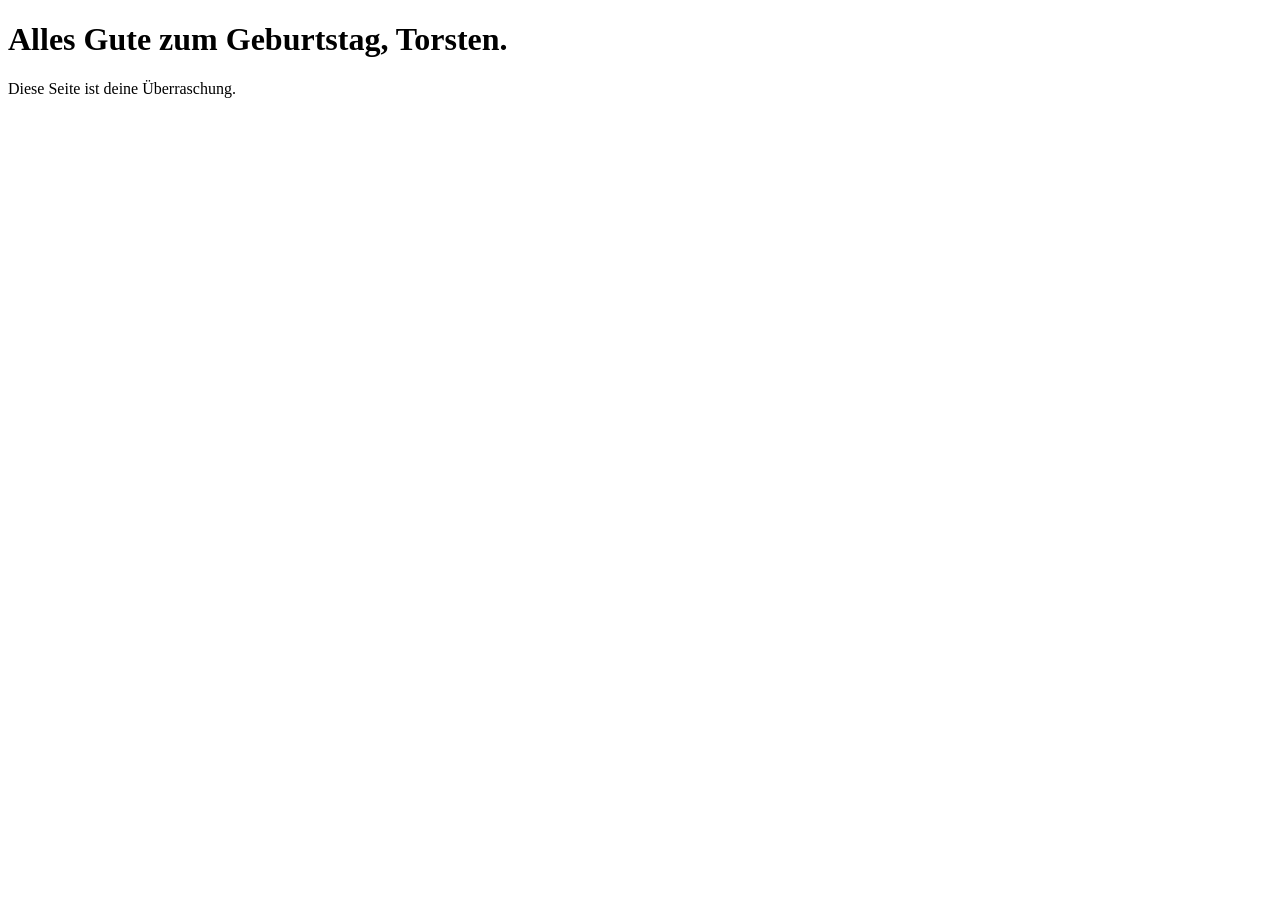
==== index.html @ 2c543630 "Version0.0" ====
<!doctype html>
<html lang="de">
<head>
  <meta charset="utf-8">
  <meta name="viewport" content="width=device-width, initial-scale=1">
  <title>Für Torsten</title>
</head>
<body>
  <h1>Alles Gute zum Geburtstag, Torsten.</h1>
  <p>Diese Seite ist deine Überraschung.</p>
</body>
</html>
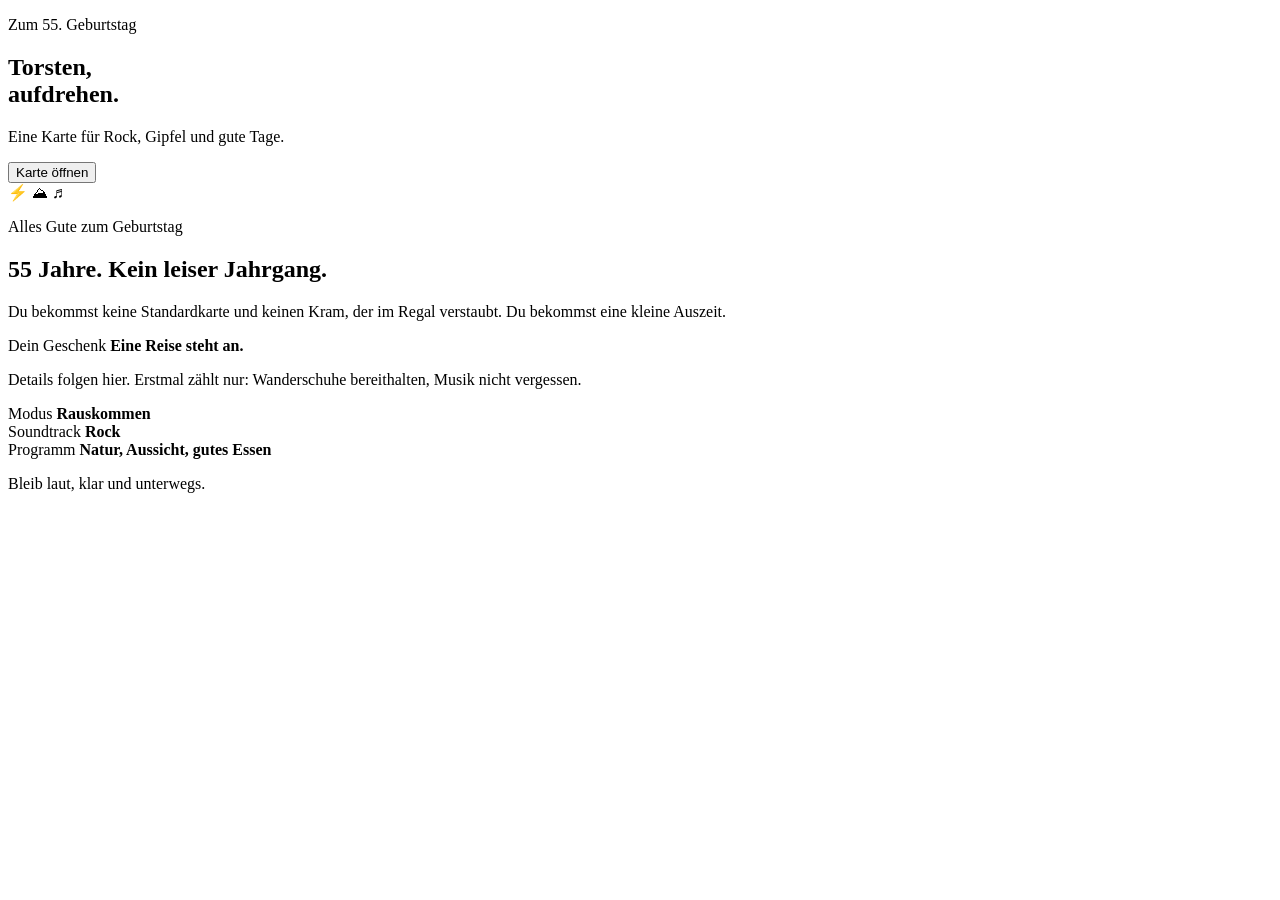
==== commit 19d5b327: "Styles für die Karte" ====
--- a/index.html
+++ b/index.html
@@ -4,9 +4,77 @@
   <meta charset="utf-8">
   <meta name="viewport" content="width=device-width, initial-scale=1">
   <title>Für Torsten</title>
+  <link rel="stylesheet" href="styles.css">
 </head>
 <body>
-  <h1>Alles Gute zum Geburtstag, Torsten.</h1>
-  <p>Diese Seite ist deine Überraschung.</p>
+  <div class="noise"></div>
+
+  <main class="stage">
+    <section class="card" id="card">
+      <div class="card-front">
+        <p class="eyebrow">Zum 55. Geburtstag</p>
+
+        <h1>
+          Torsten,<br>
+          aufdrehen.
+        </h1>
+
+        <p class="subtitle">
+          Eine Karte für Rock, Gipfel und gute Tage.
+        </p>
+
+        <button class="open-button" id="openCard">
+          Karte öffnen
+        </button>
+
+        <div class="icons" aria-hidden="true">
+          <span>⚡</span>
+          <span>⛰</span>
+          <span>♬</span>
+        </div>
+      </div>
+
+      <div class="card-inside">
+        <p class="small">Alles Gute zum Geburtstag</p>
+
+        <h2>55 Jahre. Kein leiser Jahrgang.</h2>
+
+        <p>
+          Du bekommst keine Standardkarte und keinen Kram, der im Regal verstaubt.
+          Du bekommst eine kleine Auszeit.
+        </p>
+
+        <div class="gift-box">
+          <span class="gift-label">Dein Geschenk</span>
+          <strong>Eine Reise steht an.</strong>
+          <p>
+            Details folgen hier. Erstmal zählt nur:
+            Wanderschuhe bereithalten, Musik nicht vergessen.
+          </p>
+        </div>
+
+        <div class="details">
+          <div>
+            <span>Modus</span>
+            <strong>Rauskommen</strong>
+          </div>
+          <div>
+            <span>Soundtrack</span>
+            <strong>Rock</strong>
+          </div>
+          <div>
+            <span>Programm</span>
+            <strong>Natur, Aussicht, gutes Essen</strong>
+          </div>
+        </div>
+
+        <p class="closing">
+          Bleib laut, klar und unterwegs.
+        </p>
+      </div>
+    </section>
+  </main>
+
+  <script src="script.js"></script>
 </body>
-</html>
+</html>
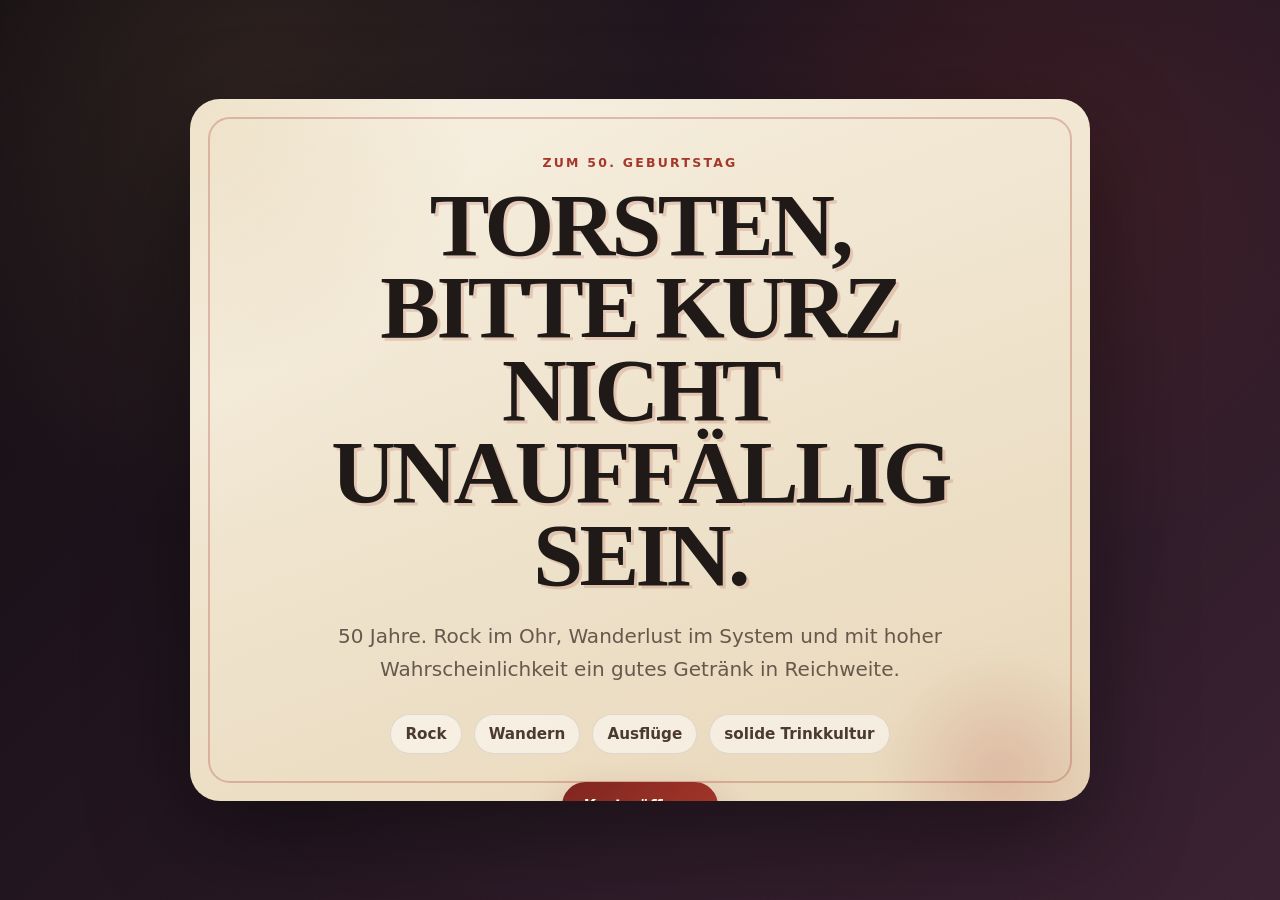
==== commit 4f7f0a5d: "designV0.1" ====
--- a/index.html
+++ b/index.html
@@ -7,70 +7,119 @@
   <link rel="stylesheet" href="styles.css">
 </head>
 <body>
-  <div class="noise"></div>
+  <div class="page-glow"></div>
+  <div class="grain"></div>
 
-  <main class="stage">
-    <section class="card" id="card">
-      <div class="card-front">
-        <p class="eyebrow">Zum 55. Geburtstag</p>
+  <main class="scene">
+    <section class="card-shell">
+      <div class="birthday-card" id="birthdayCard">
 
-        <h1>
-          Torsten,<br>
-          aufdrehen.
-        </h1>
+        <section class="face face-front">
+          <div class="front-inner">
+            <p class="kicker">Zum 50. Geburtstag</p>
 
-        <p class="subtitle">
-          Eine Karte für Rock, Gipfel und gute Tage.
-        </p>
+            <h1>
+              Torsten,<br>
+              bitte kurz<br>
+              nicht unauffällig sein.
+            </h1>
 
-        <button class="open-button" id="openCard">
-          Karte öffnen
-        </button>
+            <p class="lead">
+              50 Jahre. Rock im Ohr, Wanderlust im System und
+              mit hoher Wahrscheinlichkeit ein gutes Getränk in Reichweite.
+            </p>
 
-        <div class="icons" aria-hidden="true">
-          <span>⚡</span>
-          <span>⛰</span>
-          <span>♬</span>
-        </div>
-      </div>
+            <div class="front-tags" aria-hidden="true">
+              <span>Rock</span>
+              <span>Wandern</span>
+              <span>Ausflüge</span>
+              <span>solide Trinkkultur</span>
+            </div>
 
-      <div class="card-inside">
-        <p class="small">Alles Gute zum Geburtstag</p>
+            <button class="button primary" id="openCard">
+              Karte öffnen
+            </button>
 
-        <h2>55 Jahre. Kein leiser Jahrgang.</h2>
+            <p class="small-note">
+              Freundlicher Hinweis: Der Inhalt könnte Spuren von Überraschung enthalten.
+            </p>
+          </div>
+        </section>
 
-        <p>
-          Du bekommst keine Standardkarte und keinen Kram, der im Regal verstaubt.
-          Du bekommst eine kleine Auszeit.
-        </p>
+        <section class="face face-back">
+          <div class="back-top">
+            <div>
+              <p class="file-label">GEHEIMAKTE T-50</p>
+              <h2>Ermittlungsstand zur Geburtstagslage</h2>
+            </div>
 
-        <div class="gift-box">
-          <span class="gift-label">Dein Geschenk</span>
-          <strong>Eine Reise steht an.</strong>
-          <p>
-            Details folgen hier. Erstmal zählt nur:
-            Wanderschuhe bereithalten, Musik nicht vergessen.
+            <button class="button secondary" id="closeCard">
+              zurück
+            </button>
+          </div>
+
+          <p class="mystery-intro reveal">
+            Die Lage ist eindeutig: Es wird nicht einfach nur Geburtstag gefeiert.
+            Es verdichten sich Hinweise auf einen Ausflug mit Substanz, Aussicht
+            und kontrolliertem Kontrollverlust.
           </p>
-        </div>
 
-        <div class="details">
-          <div>
-            <span>Modus</span>
-            <strong>Rauskommen</strong>
+          <div class="clue-grid">
+            <article class="clue reveal">
+              <span class="clue-label">Ausflugsziel</span>
+              <strong>bekannt</strong>
+              <p>Der Zielort ist bereits identifiziert. Die Information wird noch zurückgehalten.</p>
+            </article>
+
+            <article class="clue reveal">
+              <span class="clue-label">Datum</span>
+              <strong>unbekannt</strong>
+              <p>Die Zeitachse bleibt bewusst vage. Verdächtig, aber stilvoll.</p>
+            </article>
+
+            <article class="clue reveal">
+              <span class="clue-label">Teilnehmer</span>
+              <strong>zum Teil bekannt</strong>
+              <p>Einige Namen sind im Umlauf. Vollständige Transparenz wäre derzeit unprofessionell.</p>
+            </article>
+
+            <article class="clue reveal">
+              <span class="clue-label">Übernachtung / Hotel</span>
+              <strong>bekannt</strong>
+              <p>Ein Ort zum Landen ist gesichert. Sauberes Bett, gute Basis, keine weitere Aussage.</p>
+            </article>
+
+            <article class="clue reveal">
+              <span class="clue-label">Abendessen / Restaurant</span>
+              <strong>bekannt</strong>
+              <p>Die Abendverpflegung ist vorgesehen. Hunger ist kein Teil des Konzepts.</p>
+            </article>
+
+            <article class="clue reveal special">
+              <span class="clue-label">Persönlichkeitsprofil</span>
+              <strong>stabil</strong>
+              <p>
+                Mag Rock. Mag Wandern. Mag Ausflüge. Mag gute Abende.
+                Es besteht also akute Reiseeignung.
+              </p>
+            </article>
           </div>
-          <div>
-            <span>Soundtrack</span>
-            <strong>Rock</strong>
+
+          <div class="stamp-wrap reveal">
+            <div class="stamp">TOP SECRET</div>
           </div>
-          <div>
-            <span>Programm</span>
-            <strong>Natur, Aussicht, gutes Essen</strong>
+
+          <div class="back-footer reveal">
+            <p>
+              Weitere Details werden zu gegebener Zeit offengelegt.
+              Vermutlich nicht nüchtern. Aber seriös genug.
+            </p>
+            <p class="signature">
+              Aktennotiz: Wanderschuhe bereithalten. Kehle ebenfalls.
+            </p>
           </div>
-        </div>
+        </section>
 
-        <p class="closing">
-          Bleib laut, klar und unterwegs.
-        </p>
       </div>
     </section>
   </main>
--- a/styles.css
+++ b/styles.css
@@ -0,0 +1,423 @@
+:root {
+  --bg-1: #120d12;
+  --bg-2: #251722;
+  --bg-3: #3b2232;
+
+  --paper: #f6efdf;
+  --paper-2: #e8d7ba;
+  --ink: #1f1a17;
+  --muted: #66584c;
+
+  --gold: #caa25a;
+  --red: #a6372b;
+  --red-dark: #7f261f;
+  --dark-panel: #191317;
+  --dark-panel-2: #241a20;
+  --line: rgba(255,255,255,0.10);
+  --shadow: rgba(0,0,0,0.42);
+
+  --radius: 30px;
+}
+
+* {
+  box-sizing: border-box;
+}
+
+html,
+body {
+  min-height: 100%;
+}
+
+body {
+  margin: 0;
+  color: var(--ink);
+  font-family: system-ui, -apple-system, BlinkMacSystemFont, "Segoe UI", sans-serif;
+  background:
+    radial-gradient(circle at 20% 10%, rgba(202, 162, 90, 0.12), transparent 28rem),
+    radial-gradient(circle at 80% 20%, rgba(166, 55, 43, 0.18), transparent 24rem),
+    linear-gradient(135deg, var(--bg-1), var(--bg-2) 50%, var(--bg-3));
+  overflow-x: hidden;
+}
+
+.page-glow {
+  position: fixed;
+  inset: 0;
+  pointer-events: none;
+  background:
+    radial-gradient(circle at 50% 50%, rgba(255,255,255,0.04), transparent 35rem);
+}
+
+.grain {
+  position: fixed;
+  inset: 0;
+  pointer-events: none;
+  opacity: 0.10;
+  mix-blend-mode: soft-light;
+  background-image:
+    radial-gradient(circle, rgba(255,255,255,0.22) 0.6px, transparent 0.8px);
+  background-size: 8px 8px;
+}
+
+.scene {
+  min-height: 100svh;
+  display: grid;
+  place-items: center;
+  padding: 28px;
+}
+
+.card-shell {
+  width: min(92vw, 900px);
+  perspective: 1800px;
+}
+
+.birthday-card {
+  position: relative;
+  width: 100%;
+  height: min(78vh, 720px);
+  min-height: 620px;
+  transform-style: preserve-3d;
+  transition: transform 1s cubic-bezier(.2,.82,.2,1);
+}
+
+.birthday-card.is-open {
+  transform: rotateY(180deg);
+}
+
+.face {
+  position: absolute;
+  inset: 0;
+  border-radius: var(--radius);
+  backface-visibility: hidden;
+  overflow: hidden;
+  box-shadow:
+    0 35px 100px var(--shadow),
+    inset 0 1px 0 rgba(255,255,255,0.08);
+}
+
+.face-front {
+  background:
+    linear-gradient(145deg, rgba(255,255,255,0.24), transparent 35%),
+    radial-gradient(circle at top left, rgba(202,162,90,0.28), transparent 18rem),
+    linear-gradient(160deg, var(--paper), var(--paper-2));
+}
+
+.face-front::before {
+  content: "";
+  position: absolute;
+  inset: 18px;
+  border: 2px solid rgba(166, 55, 43, 0.28);
+  border-radius: 22px;
+  pointer-events: none;
+}
+
+.face-front::after {
+  content: "";
+  position: absolute;
+  inset: auto -30px -90px auto;
+  width: 240px;
+  height: 240px;
+  border-radius: 50%;
+  background: radial-gradient(circle, rgba(166,55,43,0.18), transparent 70%);
+  filter: blur(10px);
+}
+
+.front-inner {
+  position: relative;
+  z-index: 1;
+  min-height: 100%;
+  display: grid;
+  place-content: center;
+  text-align: center;
+  padding: clamp(28px, 5vw, 56px);
+}
+
+.kicker,
+.file-label {
+  margin: 0 0 14px;
+  text-transform: uppercase;
+  letter-spacing: 0.18em;
+  font-size: 0.78rem;
+  font-weight: 800;
+}
+
+.kicker {
+  color: var(--red);
+}
+
+.face-front h1 {
+  margin: 0;
+  font-family: Georgia, "Times New Roman", serif;
+  font-size: clamp(2.8rem, 7vw, 5.8rem);
+  line-height: 0.92;
+  letter-spacing: -0.04em;
+  text-transform: uppercase;
+  text-shadow: 3px 3px 0 rgba(166, 55, 43, 0.18);
+}
+
+.lead {
+  max-width: 40rem;
+  margin: 24px auto 0;
+  font-size: clamp(1.05rem, 2.2vw, 1.25rem);
+  line-height: 1.65;
+  color: var(--muted);
+}
+
+.front-tags {
+  display: flex;
+  flex-wrap: wrap;
+  justify-content: center;
+  gap: 12px;
+  margin: 28px 0 0;
+}
+
+.front-tags span {
+  padding: 10px 14px;
+  border-radius: 999px;
+  background: rgba(255,255,255,0.5);
+  border: 1px solid rgba(31,26,23,0.10);
+  font-size: 0.95rem;
+  font-weight: 700;
+  color: #4c3a31;
+}
+
+.button {
+  appearance: none;
+  border: 0;
+  cursor: pointer;
+  font: inherit;
+  font-weight: 800;
+  border-radius: 999px;
+  padding: 14px 22px;
+  transition: transform 180ms ease, box-shadow 180ms ease, background 180ms ease;
+}
+
+.button:hover {
+  transform: translateY(-2px);
+}
+
+.button.primary {
+  margin: 28px auto 0;
+  background: linear-gradient(135deg, var(--red-dark), var(--red));
+  color: #fff8f0;
+  box-shadow: 0 18px 36px rgba(127, 38, 31, 0.28);
+}
+
+.button.secondary {
+  background: rgba(255,255,255,0.08);
+  color: #f6eee3;
+  border: 1px solid rgba(255,255,255,0.16);
+}
+
+.small-note {
+  margin: 18px auto 0;
+  max-width: 34rem;
+  color: #6d5d52;
+  font-size: 0.95rem;
+  line-height: 1.55;
+}
+
+.face-back {
+  transform: rotateY(180deg);
+  color: #f6eee3;
+  background:
+    radial-gradient(circle at top right, rgba(202,162,90,0.10), transparent 18rem),
+    linear-gradient(160deg, var(--dark-panel), var(--dark-panel-2));
+  padding: clamp(24px, 4vw, 38px);
+  overflow: auto;
+}
+
+.face-back::before {
+  content: "";
+  position: absolute;
+  inset: 18px;
+  border: 1px solid rgba(255,255,255,0.08);
+  border-radius: 22px;
+  pointer-events: none;
+}
+
+.back-top {
+  position: relative;
+  z-index: 1;
+  display: flex;
+  justify-content: space-between;
+  gap: 16px;
+  align-items: flex-start;
+  margin-bottom: 18px;
+}
+
+.file-label {
+  color: var(--gold);
+}
+
+.face-back h2 {
+  margin: 0;
+  font-family: Georgia, "Times New Roman", serif;
+  font-size: clamp(2rem, 4vw, 3.2rem);
+  line-height: 1;
+}
+
+.mystery-intro {
+  position: relative;
+  z-index: 1;
+  margin: 14px 0 0;
+  max-width: 48rem;
+  color: rgba(246,238,227,0.88);
+  line-height: 1.7;
+  font-size: 1.05rem;
+}
+
+.clue-grid {
+  position: relative;
+  z-index: 1;
+  display: grid;
+  grid-template-columns: repeat(2, minmax(0, 1fr));
+  gap: 14px;
+  margin-top: 24px;
+}
+
+.clue {
+  padding: 18px;
+  border-radius: 20px;
+  border: 1px solid rgba(255,255,255,0.09);
+  background:
+    linear-gradient(180deg, rgba(255,255,255,0.05), rgba(255,255,255,0.03));
+  box-shadow: inset 0 1px 0 rgba(255,255,255,0.05);
+}
+
+.clue.special {
+  grid-column: 1 / -1;
+}
+
+.clue-label {
+  display: block;
+  color: var(--gold);
+  text-transform: uppercase;
+  letter-spacing: 0.14em;
+  font-size: 0.75rem;
+  font-weight: 800;
+  margin-bottom: 8px;
+}
+
+.clue strong {
+  display: block;
+  font-size: 1.35rem;
+  line-height: 1.2;
+  margin-bottom: 10px;
+}
+
+.clue p {
+  margin: 0;
+  color: rgba(246,238,227,0.82);
+  line-height: 1.6;
+}
+
+.stamp-wrap {
+  display: flex;
+  justify-content: flex-end;
+  margin-top: 18px;
+}
+
+.stamp {
+  padding: 10px 16px;
+  border: 2px solid rgba(166, 55, 43, 0.85);
+  color: rgba(166, 55, 43, 0.92);
+  font-weight: 900;
+  letter-spacing: 0.14em;
+  text-transform: uppercase;
+  transform: rotate(-11deg);
+  border-radius: 8px;
+  opacity: 0.9;
+}
+
+.back-footer {
+  margin-top: 18px;
+  padding-top: 16px;
+  border-top: 1px solid var(--line);
+}
+
+.back-footer p {
+  margin: 0;
+  color: rgba(246,238,227,0.88);
+  line-height: 1.65;
+}
+
+.signature {
+  margin-top: 10px !important;
+  color: var(--gold) !important;
+  font-weight: 700;
+}
+
+.reveal {
+  opacity: 0;
+  transform: translateY(12px);
+  transition: opacity 600ms ease, transform 600ms ease;
+}
+
+.birthday-card.is-open .reveal {
+  opacity: 1;
+  transform: translateY(0);
+}
+
+.birthday-card.is-open .reveal:nth-of-type(1) { transition-delay: 120ms; }
+.birthday-card.is-open .reveal:nth-of-type(2) { transition-delay: 220ms; }
+.birthday-card.is-open .reveal:nth-of-type(3) { transition-delay: 320ms; }
+.birthday-card.is-open .reveal:nth-of-type(4) { transition-delay: 420ms; }
+.birthday-card.is-open .reveal:nth-of-type(5) { transition-delay: 520ms; }
+.birthday-card.is-open .reveal:nth-of-type(6) { transition-delay: 620ms; }
+.birthday-card.is-open .reveal:nth-of-type(7) { transition-delay: 720ms; }
+.birthday-card.is-open .reveal:nth-of-type(8) { transition-delay: 820ms; }
+.birthday-card.is-open .reveal:nth-of-type(9) { transition-delay: 920ms; }
+
+@media (max-width: 820px) {
+  .birthday-card {
+    height: auto;
+    min-height: 700px;
+  }
+
+  .face {
+    position: absolute;
+  }
+
+  .clue-grid {
+    grid-template-columns: 1fr;
+  }
+
+  .clue.special {
+    grid-column: auto;
+  }
+
+  .back-top {
+    flex-direction: column;
+    align-items: flex-start;
+  }
+
+  .button.secondary {
+    align-self: flex-start;
+  }
+}
+
+@media (max-width: 560px) {
+  .scene {
+    padding: 16px;
+  }
+
+  .birthday-card {
+    min-height: 760px;
+  }
+
+  .front-inner {
+    padding: 28px 20px;
+  }
+
+  .lead {
+    font-size: 1rem;
+  }
+
+  .front-tags span {
+    font-size: 0.88rem;
+  }
+
+  .face-back {
+    padding: 22px 18px;
+  }
+}
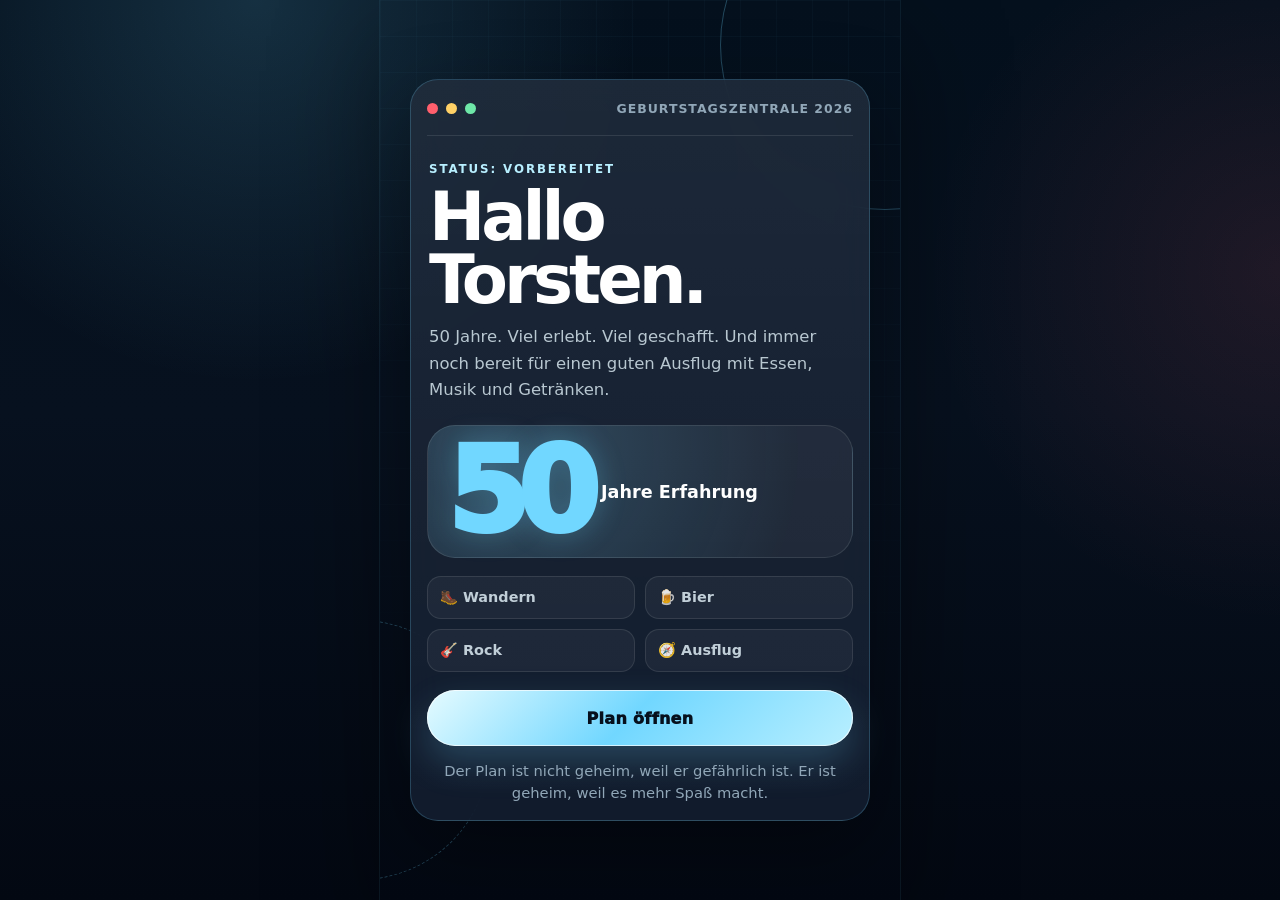
==== commit 24ae1c7e: "Versionen für Karte" ====
--- a/index.html
+++ b/index.html
@@ -3,123 +3,200 @@
 <head>
   <meta charset="utf-8">
   <meta name="viewport" content="width=device-width, initial-scale=1">
-  <title>Für Torsten</title>
+  <title>Torsten 50 – Version 5</title>
+  <meta name="description" content="Eine organisierte und geheimnisvolle Geburtstagskarte für Torsten zum 50.">
   <link rel="stylesheet" href="styles.css">
 </head>
 <body>
-  <div class="page-glow"></div>
-  <div class="grain"></div>
-
-  <main class="scene">
-    <section class="card-shell">
-      <div class="birthday-card" id="birthdayCard">
-
-        <section class="face face-front">
-          <div class="front-inner">
-            <p class="kicker">Zum 50. Geburtstag</p>
-
-            <h1>
-              Torsten,<br>
-              bitte kurz<br>
-              nicht unauffällig sein.
-            </h1>
-
-            <p class="lead">
-              50 Jahre. Rock im Ohr, Wanderlust im System und
-              mit hoher Wahrscheinlichkeit ein gutes Getränk in Reichweite.
+  <main class="app">
+    <section class="intro-screen" id="start" aria-labelledby="title">
+      <div class="scan-grid" aria-hidden="true"></div>
+      <div class="pulse pulse-one" aria-hidden="true"></div>
+      <div class="pulse pulse-two" aria-hidden="true"></div>
+
+      <div class="intro-panel">
+        <div class="system-bar">
+          <span class="dot red"></span>
+          <span class="dot yellow"></span>
+          <span class="dot green"></span>
+          <span class="system-text">Geburtstagszentrale 2026</span>
+        </div>
+
+        <div class="headline-block">
+          <p class="label">Status: vorbereitet</p>
+          <h1 id="title">Hallo Torsten.</h1>
+          <p class="intro-text">
+            50 Jahre. Viel erlebt. Viel geschafft.
+            Und immer noch bereit für einen guten Ausflug mit Essen, Musik und Getränken.
+          </p>
+        </div>
+
+        <div class="main-counter" aria-label="50. Geburtstag">
+          <span class="counter-number">50</span>
+          <span class="counter-text">Jahre Erfahrung</span>
+        </div>
+
+        <div class="quick-info" aria-label="Themen">
+          <span>🥾 Wandern</span>
+          <span>🍺 Bier</span>
+          <span>🎸 Rock</span>
+          <span>🧭 Ausflug</span>
+        </div>
+
+        <button class="primary-button" type="button" data-open>
+          Plan öffnen
+        </button>
+
+        <p class="small-hint">
+          Der Plan ist nicht geheim, weil er gefährlich ist. Er ist geheim, weil es mehr Spaß macht.
+        </p>
+      </div>
+    </section>
+
+    <section class="dashboard" id="dashboard" hidden>
+      <div class="dashboard-inner">
+        <header class="dashboard-header">
+          <p class="label">Torsten 50</p>
+          <h2>Planübersicht</h2>
+          <p>
+            Die wichtigsten Punkte sind vorbereitet.
+            Einiges ist bekannt. Einiges bleibt noch offen.
+            Alles wirkt verdächtig gut organisiert.
+          </p>
+        </header>
+
+        <section class="status-grid" aria-label="Statusübersicht">
+          <article class="status-card confirmed">
+            <span class="status-kicker">Ausflugsziel</span>
+            <strong>bekannt</strong>
+            <p>Das Ziel steht fest. Es wird nur noch nicht komplett verraten.</p>
+          </article>
+
+          <article class="status-card unknown">
+            <span class="status-kicker">Datum</span>
+            <strong>unbekannt</strong>
+            <p>Der Zeitpunkt bleibt noch offen. Das hält den Kalender wach.</p>
+          </article>
+
+          <article class="status-card partial">
+            <span class="status-kicker">Teilnehmer</span>
+            <strong>zum Teil bekannt</strong>
+            <p>Ein Teil der Runde steht fest. Der Rest erscheint später im Bild.</p>
+          </article>
+
+          <article class="status-card confirmed">
+            <span class="status-kicker">Hotel</span>
+            <strong>bekannt</strong>
+            <p>Die Übernachtung ist geregelt. Improvisieren kann man mit 50 anderen überlassen.</p>
+          </article>
+
+          <article class="status-card confirmed">
+            <span class="status-kicker">Restaurant</span>
+            <strong>bekannt</strong>
+            <p>Das Abendessen ist gesichert. Der Tag endet also nicht mit trockenen Brötchen.</p>
+          </article>
+        </section>
+
+        <section class="timeline" aria-label="Ablauf">
+          <div class="timeline-header">
+            <h2>Ablauf, grob entschlüsselt</h2>
+            <p>Keine Uhrzeiten. Keine Panik. Nur die Richtung.</p>
+          </div>
+
+          <div class="timeline-list">
+            <article class="timeline-item">
+              <span class="time-code">01</span>
+              <div>
+                <h3>Start</h3>
+                <p>Wanderschuhe bereithalten. Der Tag beginnt nicht auf dem Sofa.</p>
+              </div>
+            </article>
+
+            <article class="timeline-item">
+              <span class="time-code">02</span>
+              <div>
+                <h3>Ausflug</h3>
+                <p>Ein Ziel ist geplant. Aussicht und Bewegung sind sehr wahrscheinlich.</p>
+              </div>
+            </article>
+
+            <article class="timeline-item">
+              <span class="time-code">03</span>
+              <div>
+                <h3>Pause</h3>
+                <p>Durst nicht übertreiben. Aber auch nicht komplett ignorieren.</p>
+              </div>
+            </article>
+
+            <article class="timeline-item">
+              <span class="time-code">04</span>
+              <div>
+                <h3>Abend</h3>
+                <p>Gutes Essen, gute Runde, kein Pflichtprogramm.</p>
+              </div>
+            </article>
+          </div>
+        </section>
+
+        <section class="control-panel" aria-label="Checkliste">
+          <div class="control-text">
+            <p class="label">Vorbereitungsstand</p>
+            <h2>Was Torsten wissen muss</h2>
+            <p>
+              Nicht alles. Nur genug, um vorbereitet zu sein.
+              Der Rest wird rechtzeitig enthüllt.
             </p>
-
-            <div class="front-tags" aria-hidden="true">
-              <span>Rock</span>
-              <span>Wandern</span>
-              <span>Ausflüge</span>
-              <span>solide Trinkkultur</span>
-            </div>
-
-            <button class="button primary" id="openCard">
-              Karte öffnen
-            </button>
-
-            <p class="small-note">
-              Freundlicher Hinweis: Der Inhalt könnte Spuren von Überraschung enthalten.
-            </p>
-          </div>
-        </section>
-
-        <section class="face face-back">
-          <div class="back-top">
-            <div>
-              <p class="file-label">GEHEIMAKTE T-50</p>
-              <h2>Ermittlungsstand zur Geburtstagslage</h2>
-            </div>
-
-            <button class="button secondary" id="closeCard">
-              zurück
-            </button>
-          </div>
-
-          <p class="mystery-intro reveal">
-            Die Lage ist eindeutig: Es wird nicht einfach nur Geburtstag gefeiert.
-            Es verdichten sich Hinweise auf einen Ausflug mit Substanz, Aussicht
-            und kontrolliertem Kontrollverlust.
-          </p>
-
-          <div class="clue-grid">
-            <article class="clue reveal">
-              <span class="clue-label">Ausflugsziel</span>
-              <strong>bekannt</strong>
-              <p>Der Zielort ist bereits identifiziert. Die Information wird noch zurückgehalten.</p>
-            </article>
-
-            <article class="clue reveal">
-              <span class="clue-label">Datum</span>
-              <strong>unbekannt</strong>
-              <p>Die Zeitachse bleibt bewusst vage. Verdächtig, aber stilvoll.</p>
-            </article>
-
-            <article class="clue reveal">
-              <span class="clue-label">Teilnehmer</span>
-              <strong>zum Teil bekannt</strong>
-              <p>Einige Namen sind im Umlauf. Vollständige Transparenz wäre derzeit unprofessionell.</p>
-            </article>
-
-            <article class="clue reveal">
-              <span class="clue-label">Übernachtung / Hotel</span>
-              <strong>bekannt</strong>
-              <p>Ein Ort zum Landen ist gesichert. Sauberes Bett, gute Basis, keine weitere Aussage.</p>
-            </article>
-
-            <article class="clue reveal">
-              <span class="clue-label">Abendessen / Restaurant</span>
-              <strong>bekannt</strong>
-              <p>Die Abendverpflegung ist vorgesehen. Hunger ist kein Teil des Konzepts.</p>
-            </article>
-
-            <article class="clue reveal special">
-              <span class="clue-label">Persönlichkeitsprofil</span>
-              <strong>stabil</strong>
-              <p>
-                Mag Rock. Mag Wandern. Mag Ausflüge. Mag gute Abende.
-                Es besteht also akute Reiseeignung.
-              </p>
-            </article>
-          </div>
-
-          <div class="stamp-wrap reveal">
-            <div class="stamp">TOP SECRET</div>
-          </div>
-
-          <div class="back-footer reveal">
-            <p>
-              Weitere Details werden zu gegebener Zeit offengelegt.
-              Vermutlich nicht nüchtern. Aber seriös genug.
-            </p>
-            <p class="signature">
-              Aktennotiz: Wanderschuhe bereithalten. Kehle ebenfalls.
-            </p>
-          </div>
-        </section>
-
+          </div>
+
+          <div class="checklist">
+            <label>
+              <input type="checkbox" checked>
+              <span>Gute Laune einplanen</span>
+            </label>
+
+            <label>
+              <input type="checkbox" checked>
+              <span>Schuhe nicht im Keller vergessen</span>
+            </label>
+
+            <label>
+              <input type="checkbox" checked>
+              <span>Rock-Modus aktivieren</span>
+            </label>
+
+            <label>
+              <input type="checkbox" checked>
+              <span>Glas sicher bedienen</span>
+            </label>
+
+            <label>
+              <input type="checkbox">
+              <span>Zu viele Fragen stellen</span>
+            </label>
+          </div>
+        </section>
+
+        <section class="birthday-message" aria-label="Geburtstagsbotschaft">
+          <p class="message-big">
+            50 ist kein Neustart. 50 ist die Version mit besseren Einstellungen.
+          </p>
+          <p>
+            Mehr Erfahrung. Weniger Geduld für schlechte Pläne.
+            Genau deshalb wurde dieser Ausflug ordentlich vorbereitet.
+          </p>
+        </section>
+
+        <section class="final-card" aria-label="Abschluss">
+          <h2>Weitere Informationen folgen.</h2>
+          <p>
+            Bis dahin gilt: Haltung bewahren, Schuhe bereithalten,
+            Durst kontrollieren und den Plan nicht zerreden.
+          </p>
+        </section>
+
+        <button class="secondary-button" type="button" data-back>
+          Zurück zur Begrüßung
+        </button>
       </div>
     </section>
   </main>
--- a/styles.css
+++ b/styles.css
@@ -1,423 +1,581 @@
 :root {
-  --bg-1: #120d12;
-  --bg-2: #251722;
-  --bg-3: #3b2232;
-
-  --paper: #f6efdf;
-  --paper-2: #e8d7ba;
-  --ink: #1f1a17;
-  --muted: #66584c;
-
-  --gold: #caa25a;
-  --red: #a6372b;
-  --red-dark: #7f261f;
-  --dark-panel: #191317;
-  --dark-panel-2: #241a20;
-  --line: rgba(255,255,255,0.10);
-  --shadow: rgba(0,0,0,0.42);
-
-  --radius: 30px;
+  --bg: #07111f;
+  --bg-deep: #030812;
+  --panel: rgba(12, 24, 42, 0.82);
+  --panel-soft: rgba(21, 38, 62, 0.74);
+  --blue: #71d7ff;
+  --blue-soft: #b8efff;
+  --silver: #d8e7ef;
+  --muted: #91a7b8;
+  --red: #ff5f6d;
+  --yellow: #ffd166;
+  --green: #6ee7a8;
+  --line: rgba(113, 215, 255, 0.22);
+  --white-line: rgba(255, 255, 255, 0.1);
+  --shadow: rgba(0, 0, 0, 0.36);
+  --radius-xl: 28px;
+  --radius-lg: 20px;
+  --radius-md: 14px;
+  --max-width: 460px;
 }
 
 * {
   box-sizing: border-box;
 }
 
-html,
-body {
-  min-height: 100%;
+html {
+  scroll-behavior: smooth;
+  background: var(--bg-deep);
 }
 
 body {
   margin: 0;
-  color: var(--ink);
-  font-family: system-ui, -apple-system, BlinkMacSystemFont, "Segoe UI", sans-serif;
+  min-width: 320px;
+  color: var(--silver);
+  font-family: Inter, ui-sans-serif, system-ui, -apple-system, BlinkMacSystemFont, "Segoe UI", sans-serif;
   background:
-    radial-gradient(circle at 20% 10%, rgba(202, 162, 90, 0.12), transparent 28rem),
-    radial-gradient(circle at 80% 20%, rgba(166, 55, 43, 0.18), transparent 24rem),
-    linear-gradient(135deg, var(--bg-1), var(--bg-2) 50%, var(--bg-3));
+    radial-gradient(circle at 20% 0%, rgba(113, 215, 255, 0.16), transparent 24rem),
+    radial-gradient(circle at 100% 30%, rgba(255, 95, 109, 0.1), transparent 22rem),
+    linear-gradient(180deg, #04101d 0%, #07111f 46%, #030812 100%);
   overflow-x: hidden;
 }
 
-.page-glow {
-  position: fixed;
-  inset: 0;
-  pointer-events: none;
-  background:
-    radial-gradient(circle at 50% 50%, rgba(255,255,255,0.04), transparent 35rem);
-}
-
-.grain {
-  position: fixed;
-  inset: 0;
-  pointer-events: none;
-  opacity: 0.10;
-  mix-blend-mode: soft-light;
-  background-image:
-    radial-gradient(circle, rgba(255,255,255,0.22) 0.6px, transparent 0.8px);
-  background-size: 8px 8px;
-}
-
-.scene {
+button {
+  font: inherit;
+}
+
+.app {
+  width: 100%;
+  max-width: 520px;
   min-height: 100svh;
+  margin: 0 auto;
+  position: relative;
+}
+
+.intro-screen {
+  min-height: 100svh;
   display: grid;
   place-items: center;
-  padding: 28px;
-}
-
-.card-shell {
-  width: min(92vw, 900px);
-  perspective: 1800px;
-}
-
-.birthday-card {
+  padding: 26px 16px;
   position: relative;
-  width: 100%;
-  height: min(78vh, 720px);
-  min-height: 620px;
-  transform-style: preserve-3d;
-  transition: transform 1s cubic-bezier(.2,.82,.2,1);
-}
-
-.birthday-card.is-open {
-  transform: rotateY(180deg);
-}
-
-.face {
+  overflow: hidden;
+}
+
+.scan-grid {
   position: absolute;
   inset: 0;
-  border-radius: var(--radius);
-  backface-visibility: hidden;
-  overflow: hidden;
-  box-shadow:
-    0 35px 100px var(--shadow),
-    inset 0 1px 0 rgba(255,255,255,0.08);
-}
-
-.face-front {
-  background:
-    linear-gradient(145deg, rgba(255,255,255,0.24), transparent 35%),
-    radial-gradient(circle at top left, rgba(202,162,90,0.28), transparent 18rem),
-    linear-gradient(160deg, var(--paper), var(--paper-2));
-}
-
-.face-front::before {
+  opacity: 0.2;
+  pointer-events: none;
+  background-image:
+    linear-gradient(rgba(113, 215, 255, 0.16) 1px, transparent 1px),
+    linear-gradient(90deg, rgba(113, 215, 255, 0.14) 1px, transparent 1px);
+  background-size: 36px 36px;
+  mask-image: linear-gradient(to bottom, black, transparent 85%);
+}
+
+.scan-grid::after {
   content: "";
   position: absolute;
-  inset: 18px;
-  border: 2px solid rgba(166, 55, 43, 0.28);
-  border-radius: 22px;
+  left: 0;
+  right: 0;
+  height: 90px;
+  top: -120px;
+  background: linear-gradient(to bottom, transparent, rgba(113, 215, 255, 0.14), transparent);
+  animation: scanner 5.5s linear infinite;
+}
+
+.pulse {
+  position: absolute;
+  border-radius: 999px;
+  border: 1px solid rgba(113, 215, 255, 0.28);
   pointer-events: none;
 }
 
-.face-front::after {
+.pulse-one {
+  width: 330px;
+  height: 330px;
+  top: -120px;
+  right: -150px;
+  animation: pulseMove 9s ease-in-out infinite alternate;
+}
+
+.pulse-two {
+  width: 260px;
+  height: 260px;
+  bottom: 20px;
+  left: -150px;
+  border-style: dashed;
+  animation: pulseMove 11s ease-in-out infinite alternate-reverse;
+}
+
+.intro-panel,
+.dashboard-inner {
+  width: 100%;
+  max-width: var(--max-width);
+  position: relative;
+  z-index: 2;
+}
+
+.intro-panel {
+  padding: 16px;
+  border-radius: var(--radius-xl);
+  background:
+    linear-gradient(180deg, rgba(255,255,255,0.08), rgba(255,255,255,0.03)),
+    var(--panel);
+  border: 1px solid var(--line);
+  box-shadow: 0 28px 80px var(--shadow);
+  backdrop-filter: blur(16px);
+}
+
+.system-bar {
+  min-height: 40px;
+  display: flex;
+  align-items: center;
+  gap: 8px;
+  padding-bottom: 14px;
+  border-bottom: 1px solid var(--white-line);
+}
+
+.dot {
+  width: 11px;
+  height: 11px;
+  border-radius: 999px;
+  display: inline-block;
+}
+
+.red {
+  background: var(--red);
+}
+
+.yellow {
+  background: var(--yellow);
+}
+
+.green {
+  background: var(--green);
+}
+
+.system-text {
+  margin-left: auto;
+  color: var(--muted);
+  font-size: 0.78rem;
+  font-weight: 800;
+  letter-spacing: 0.08em;
+  text-transform: uppercase;
+}
+
+.headline-block {
+  padding: 26px 2px 18px;
+}
+
+.label {
+  margin: 0 0 10px;
+  color: var(--blue-soft);
+  font-size: 0.74rem;
+  font-weight: 900;
+  letter-spacing: 0.16em;
+  text-transform: uppercase;
+}
+
+h1,
+h2,
+h3,
+p {
+  margin-top: 0;
+}
+
+h1 {
+  margin-bottom: 12px;
+  color: #ffffff;
+  font-size: clamp(2.75rem, 12vw, 4.2rem);
+  line-height: 0.94;
+  letter-spacing: -0.06em;
+}
+
+.intro-text {
+  margin-bottom: 0;
+  color: rgba(216, 231, 239, 0.84);
+  font-size: 1.03rem;
+  line-height: 1.6;
+}
+
+.main-counter {
+  display: grid;
+  grid-template-columns: auto 1fr;
+  align-items: center;
+  gap: 14px;
+  margin: 4px 0 18px;
+  padding: 18px;
+  border-radius: var(--radius-xl);
+  background:
+    radial-gradient(circle at 20% 20%, rgba(113, 215, 255, 0.18), transparent 18rem),
+    rgba(255, 255, 255, 0.045);
+  border: 1px solid var(--white-line);
+}
+
+.counter-number {
+  color: var(--blue);
+  font-size: clamp(4.8rem, 24vw, 7.4rem);
+  line-height: 0.8;
+  font-weight: 1000;
+  letter-spacing: -0.1em;
+  text-shadow: 0 0 28px rgba(113, 215, 255, 0.28);
+}
+
+.counter-text {
+  color: #ffffff;
+  font-size: 1.1rem;
+  font-weight: 900;
+  line-height: 1.15;
+}
+
+.quick-info {
+  display: grid;
+  grid-template-columns: 1fr 1fr;
+  gap: 10px;
+}
+
+.quick-info span {
+  padding: 12px;
+  border-radius: var(--radius-md);
+  background: rgba(255, 255, 255, 0.045);
+  border: 1px solid var(--white-line);
+  color: rgba(216, 231, 239, 0.88);
+  font-weight: 800;
+  font-size: 0.9rem;
+}
+
+.primary-button,
+.secondary-button {
+  width: 100%;
+  min-height: 56px;
+  margin-top: 18px;
+  border: 0;
+  border-radius: 999px;
+  cursor: pointer;
+  color: #06101d;
+  background:
+    linear-gradient(135deg, #e5fbff, #71d7ff 48%, #b8efff);
+  box-shadow:
+    0 16px 36px rgba(113, 215, 255, 0.22),
+    inset 0 0 0 1px rgba(255,255,255,0.68);
+  font-weight: 950;
+  letter-spacing: 0.02em;
+  transition: transform 180ms ease, filter 180ms ease;
+}
+
+.primary-button:hover,
+.secondary-button:hover {
+  transform: translateY(-2px);
+  filter: brightness(1.05);
+}
+
+.primary-button:active,
+.secondary-button:active {
+  transform: translateY(1px);
+}
+
+.small-hint {
+  margin: 14px 0 0;
+  color: var(--muted);
+  font-size: 0.92rem;
+  line-height: 1.5;
+  text-align: center;
+}
+
+.dashboard {
+  padding: 22px 16px 46px;
+}
+
+.dashboard-inner {
+  display: grid;
+  gap: 16px;
+  margin: 0 auto;
+}
+
+.dashboard-header {
+  padding: 12px 2px 4px;
+}
+
+.dashboard-header h2 {
+  margin-bottom: 12px;
+  color: #ffffff;
+  font-size: clamp(2.3rem, 10vw, 3.8rem);
+  line-height: 0.95;
+  letter-spacing: -0.055em;
+}
+
+.dashboard-header p {
+  margin-bottom: 0;
+  color: rgba(216, 231, 239, 0.78);
+  line-height: 1.62;
+}
+
+.status-grid {
+  display: grid;
+  gap: 12px;
+}
+
+.status-card,
+.timeline,
+.control-panel,
+.birthday-message,
+.final-card {
+  border-radius: var(--radius-xl);
+  background:
+    linear-gradient(180deg, rgba(255,255,255,0.07), rgba(255,255,255,0.025)),
+    var(--panel);
+  border: 1px solid var(--white-line);
+  box-shadow: 0 20px 56px rgba(0, 0, 0, 0.22);
+  backdrop-filter: blur(12px);
+}
+
+.status-card {
+  position: relative;
+  padding: 16px;
+  overflow: hidden;
+  opacity: 0;
+  transform: translateY(16px);
+  transition: opacity 480ms ease, transform 480ms ease;
+}
+
+.status-card.visible,
+.timeline-item.visible {
+  opacity: 1;
+  transform: translateY(0);
+}
+
+.status-card::before {
   content: "";
   position: absolute;
-  inset: auto -30px -90px auto;
-  width: 240px;
-  height: 240px;
-  border-radius: 50%;
-  background: radial-gradient(circle, rgba(166,55,43,0.18), transparent 70%);
-  filter: blur(10px);
-}
-
-.front-inner {
+  inset: 0 auto 0 0;
+  width: 5px;
+  background: var(--blue);
+}
+
+.status-card.confirmed::before {
+  background: var(--green);
+}
+
+.status-card.unknown::before {
+  background: var(--red);
+}
+
+.status-card.partial::before {
+  background: var(--yellow);
+}
+
+.status-kicker {
+  display: block;
+  margin-bottom: 8px;
+  color: var(--muted);
+  font-size: 0.75rem;
+  font-weight: 900;
+  letter-spacing: 0.13em;
+  text-transform: uppercase;
+}
+
+.status-card strong {
+  display: block;
+  margin-bottom: 8px;
+  color: #ffffff;
+  font-size: 1.35rem;
+  line-height: 1;
+}
+
+.status-card p {
+  margin-bottom: 0;
+  color: rgba(216, 231, 239, 0.76);
+  line-height: 1.52;
+  font-size: 0.96rem;
+}
+
+.timeline {
+  padding: 16px;
+}
+
+.timeline-header {
+  padding-bottom: 14px;
+  border-bottom: 1px solid var(--white-line);
+}
+
+.timeline-header h2,
+.control-text h2,
+.final-card h2 {
+  margin-bottom: 8px;
+  color: #ffffff;
+  font-size: clamp(1.55rem, 6vw, 2.15rem);
+  line-height: 1.08;
+  letter-spacing: -0.035em;
+}
+
+.timeline-header p,
+.control-text p,
+.final-card p {
+  margin-bottom: 0;
+  color: rgba(216, 231, 239, 0.76);
+  line-height: 1.56;
+}
+
+.timeline-list {
   position: relative;
-  z-index: 1;
-  min-height: 100%;
-  display: grid;
-  place-content: center;
+  display: grid;
+  gap: 12px;
+  padding-top: 16px;
+}
+
+.timeline-item {
+  display: grid;
+  grid-template-columns: 48px 1fr;
+  gap: 12px;
+  align-items: start;
+  opacity: 0;
+  transform: translateY(16px);
+  transition: opacity 480ms ease, transform 480ms ease;
+}
+
+.time-code {
+  display: grid;
+  place-items: center;
+  width: 48px;
+  height: 48px;
+  border-radius: 16px;
+  color: #06101d;
+  background: linear-gradient(135deg, #e5fbff, #71d7ff);
+  font-weight: 950;
+}
+
+.timeline-item h3 {
+  margin-bottom: 5px;
+  color: var(--blue-soft);
+  font-size: 1rem;
+}
+
+.timeline-item p {
+  margin-bottom: 0;
+  color: rgba(216, 231, 239, 0.76);
+  line-height: 1.5;
+  font-size: 0.96rem;
+}
+
+.control-panel {
+  padding: 16px;
+}
+
+.control-text {
+  margin-bottom: 14px;
+}
+
+.checklist {
+  display: grid;
+  gap: 10px;
+}
+
+.checklist label {
+  display: grid;
+  grid-template-columns: 24px 1fr;
+  gap: 10px;
+  align-items: center;
+  padding: 12px;
+  border-radius: var(--radius-md);
+  background: rgba(255, 255, 255, 0.045);
+  border: 1px solid var(--white-line);
+  color: rgba(216, 231, 239, 0.84);
+  font-weight: 750;
+}
+
+.checklist input {
+  width: 18px;
+  height: 18px;
+  accent-color: var(--blue);
+}
+
+.birthday-message {
+  padding: 18px;
+}
+
+.message-big {
+  margin-bottom: 12px;
+  color: #ffffff;
+  font-size: clamp(1.5rem, 6vw, 2.1rem);
+  line-height: 1.12;
+  letter-spacing: -0.03em;
+  font-weight: 950;
+}
+
+.birthday-message p:last-child {
+  margin-bottom: 0;
+  color: rgba(216, 231, 239, 0.76);
+  line-height: 1.58;
+}
+
+.final-card {
+  padding: 18px;
   text-align: center;
-  padding: clamp(28px, 5vw, 56px);
-}
-
-.kicker,
-.file-label {
-  margin: 0 0 14px;
-  text-transform: uppercase;
-  letter-spacing: 0.18em;
-  font-size: 0.78rem;
-  font-weight: 800;
-}
-
-.kicker {
-  color: var(--red);
-}
-
-.face-front h1 {
-  margin: 0;
-  font-family: Georgia, "Times New Roman", serif;
-  font-size: clamp(2.8rem, 7vw, 5.8rem);
-  line-height: 0.92;
-  letter-spacing: -0.04em;
-  text-transform: uppercase;
-  text-shadow: 3px 3px 0 rgba(166, 55, 43, 0.18);
-}
-
-.lead {
-  max-width: 40rem;
-  margin: 24px auto 0;
-  font-size: clamp(1.05rem, 2.2vw, 1.25rem);
-  line-height: 1.65;
-  color: var(--muted);
-}
-
-.front-tags {
-  display: flex;
-  flex-wrap: wrap;
-  justify-content: center;
-  gap: 12px;
-  margin: 28px 0 0;
-}
-
-.front-tags span {
-  padding: 10px 14px;
-  border-radius: 999px;
-  background: rgba(255,255,255,0.5);
-  border: 1px solid rgba(31,26,23,0.10);
-  font-size: 0.95rem;
-  font-weight: 700;
-  color: #4c3a31;
-}
-
-.button {
-  appearance: none;
-  border: 0;
-  cursor: pointer;
-  font: inherit;
-  font-weight: 800;
-  border-radius: 999px;
-  padding: 14px 22px;
-  transition: transform 180ms ease, box-shadow 180ms ease, background 180ms ease;
-}
-
-.button:hover {
-  transform: translateY(-2px);
-}
-
-.button.primary {
-  margin: 28px auto 0;
-  background: linear-gradient(135deg, var(--red-dark), var(--red));
-  color: #fff8f0;
-  box-shadow: 0 18px 36px rgba(127, 38, 31, 0.28);
-}
-
-.button.secondary {
-  background: rgba(255,255,255,0.08);
-  color: #f6eee3;
-  border: 1px solid rgba(255,255,255,0.16);
-}
-
-.small-note {
-  margin: 18px auto 0;
-  max-width: 34rem;
-  color: #6d5d52;
-  font-size: 0.95rem;
-  line-height: 1.55;
-}
-
-.face-back {
-  transform: rotateY(180deg);
-  color: #f6eee3;
+}
+
+.secondary-button {
+  margin-top: 0;
   background:
-    radial-gradient(circle at top right, rgba(202,162,90,0.10), transparent 18rem),
-    linear-gradient(160deg, var(--dark-panel), var(--dark-panel-2));
-  padding: clamp(24px, 4vw, 38px);
-  overflow: auto;
-}
-
-.face-back::before {
-  content: "";
-  position: absolute;
-  inset: 18px;
-  border: 1px solid rgba(255,255,255,0.08);
-  border-radius: 22px;
-  pointer-events: none;
-}
-
-.back-top {
-  position: relative;
-  z-index: 1;
-  display: flex;
-  justify-content: space-between;
-  gap: 16px;
-  align-items: flex-start;
-  margin-bottom: 18px;
-}
-
-.file-label {
-  color: var(--gold);
-}
-
-.face-back h2 {
-  margin: 0;
-  font-family: Georgia, "Times New Roman", serif;
-  font-size: clamp(2rem, 4vw, 3.2rem);
-  line-height: 1;
-}
-
-.mystery-intro {
-  position: relative;
-  z-index: 1;
-  margin: 14px 0 0;
-  max-width: 48rem;
-  color: rgba(246,238,227,0.88);
-  line-height: 1.7;
-  font-size: 1.05rem;
-}
-
-.clue-grid {
-  position: relative;
-  z-index: 1;
-  display: grid;
-  grid-template-columns: repeat(2, minmax(0, 1fr));
-  gap: 14px;
-  margin-top: 24px;
-}
-
-.clue {
-  padding: 18px;
-  border-radius: 20px;
-  border: 1px solid rgba(255,255,255,0.09);
-  background:
-    linear-gradient(180deg, rgba(255,255,255,0.05), rgba(255,255,255,0.03));
-  box-shadow: inset 0 1px 0 rgba(255,255,255,0.05);
-}
-
-.clue.special {
-  grid-column: 1 / -1;
-}
-
-.clue-label {
-  display: block;
-  color: var(--gold);
-  text-transform: uppercase;
-  letter-spacing: 0.14em;
-  font-size: 0.75rem;
-  font-weight: 800;
-  margin-bottom: 8px;
-}
-
-.clue strong {
-  display: block;
-  font-size: 1.35rem;
-  line-height: 1.2;
-  margin-bottom: 10px;
-}
-
-.clue p {
-  margin: 0;
-  color: rgba(246,238,227,0.82);
-  line-height: 1.6;
-}
-
-.stamp-wrap {
-  display: flex;
-  justify-content: flex-end;
-  margin-top: 18px;
-}
-
-.stamp {
-  padding: 10px 16px;
-  border: 2px solid rgba(166, 55, 43, 0.85);
-  color: rgba(166, 55, 43, 0.92);
-  font-weight: 900;
-  letter-spacing: 0.14em;
-  text-transform: uppercase;
-  transform: rotate(-11deg);
-  border-radius: 8px;
-  opacity: 0.9;
-}
-
-.back-footer {
-  margin-top: 18px;
-  padding-top: 16px;
-  border-top: 1px solid var(--line);
-}
-
-.back-footer p {
-  margin: 0;
-  color: rgba(246,238,227,0.88);
-  line-height: 1.65;
-}
-
-.signature {
-  margin-top: 10px !important;
-  color: var(--gold) !important;
-  font-weight: 700;
-}
-
-.reveal {
-  opacity: 0;
-  transform: translateY(12px);
-  transition: opacity 600ms ease, transform 600ms ease;
-}
-
-.birthday-card.is-open .reveal {
-  opacity: 1;
-  transform: translateY(0);
-}
-
-.birthday-card.is-open .reveal:nth-of-type(1) { transition-delay: 120ms; }
-.birthday-card.is-open .reveal:nth-of-type(2) { transition-delay: 220ms; }
-.birthday-card.is-open .reveal:nth-of-type(3) { transition-delay: 320ms; }
-.birthday-card.is-open .reveal:nth-of-type(4) { transition-delay: 420ms; }
-.birthday-card.is-open .reveal:nth-of-type(5) { transition-delay: 520ms; }
-.birthday-card.is-open .reveal:nth-of-type(6) { transition-delay: 620ms; }
-.birthday-card.is-open .reveal:nth-of-type(7) { transition-delay: 720ms; }
-.birthday-card.is-open .reveal:nth-of-type(8) { transition-delay: 820ms; }
-.birthday-card.is-open .reveal:nth-of-type(9) { transition-delay: 920ms; }
-
-@media (max-width: 820px) {
-  .birthday-card {
-    height: auto;
-    min-height: 700px;
-  }
-
-  .face {
-    position: absolute;
-  }
-
-  .clue-grid {
-    grid-template-columns: 1fr;
-  }
-
-  .clue.special {
-    grid-column: auto;
-  }
-
-  .back-top {
-    flex-direction: column;
-    align-items: flex-start;
-  }
-
-  .button.secondary {
-    align-self: flex-start;
-  }
-}
-
-@media (max-width: 560px) {
-  .scene {
-    padding: 16px;
-  }
-
-  .birthday-card {
-    min-height: 760px;
-  }
-
-  .front-inner {
-    padding: 28px 20px;
-  }
-
-  .lead {
-    font-size: 1rem;
-  }
-
-  .front-tags span {
-    font-size: 0.88rem;
-  }
-
-  .face-back {
-    padding: 22px 18px;
+    linear-gradient(135deg, rgba(229, 251, 255, 0.95), rgba(113, 215, 255, 0.92));
+}
+
+.is-open .dashboard {
+  animation: dashboardIn 520ms ease both;
+}
+
+@keyframes scanner {
+  from {
+    transform: translateY(0);
+  }
+  to {
+    transform: translateY(125vh);
+  }
+}
+
+@keyframes pulseMove {
+  from {
+    transform: translate3d(0, 0, 0) scale(1);
+  }
+  to {
+    transform: translate3d(14px, 18px, 0) scale(1.08);
+  }
+}
+
+@keyframes dashboardIn {
+  from {
+    opacity: 0;
+    transform: translateY(16px);
+  }
+  to {
+    opacity: 1;
+    transform: translateY(0);
+  }
+}
+
+@media (min-width: 520px) {
+  .app {
+    box-shadow:
+      0 0 0 1px rgba(113, 215, 255, 0.08),
+      0 36px 100px rgba(0, 0, 0, 0.38);
+  }
+
+  .intro-screen,
+  .dashboard {
+    padding-inline: 22px;
+  }
+}
+
+@media (prefers-reduced-motion: reduce) {
+  html {
+    scroll-behavior: auto;
+  }
+
+  *,
+  *::before,
+  *::after {
+    animation-duration: 1ms !important;
+    animation-iteration-count: 1 !important;
+    transition-duration: 1ms !important;
   }
 }
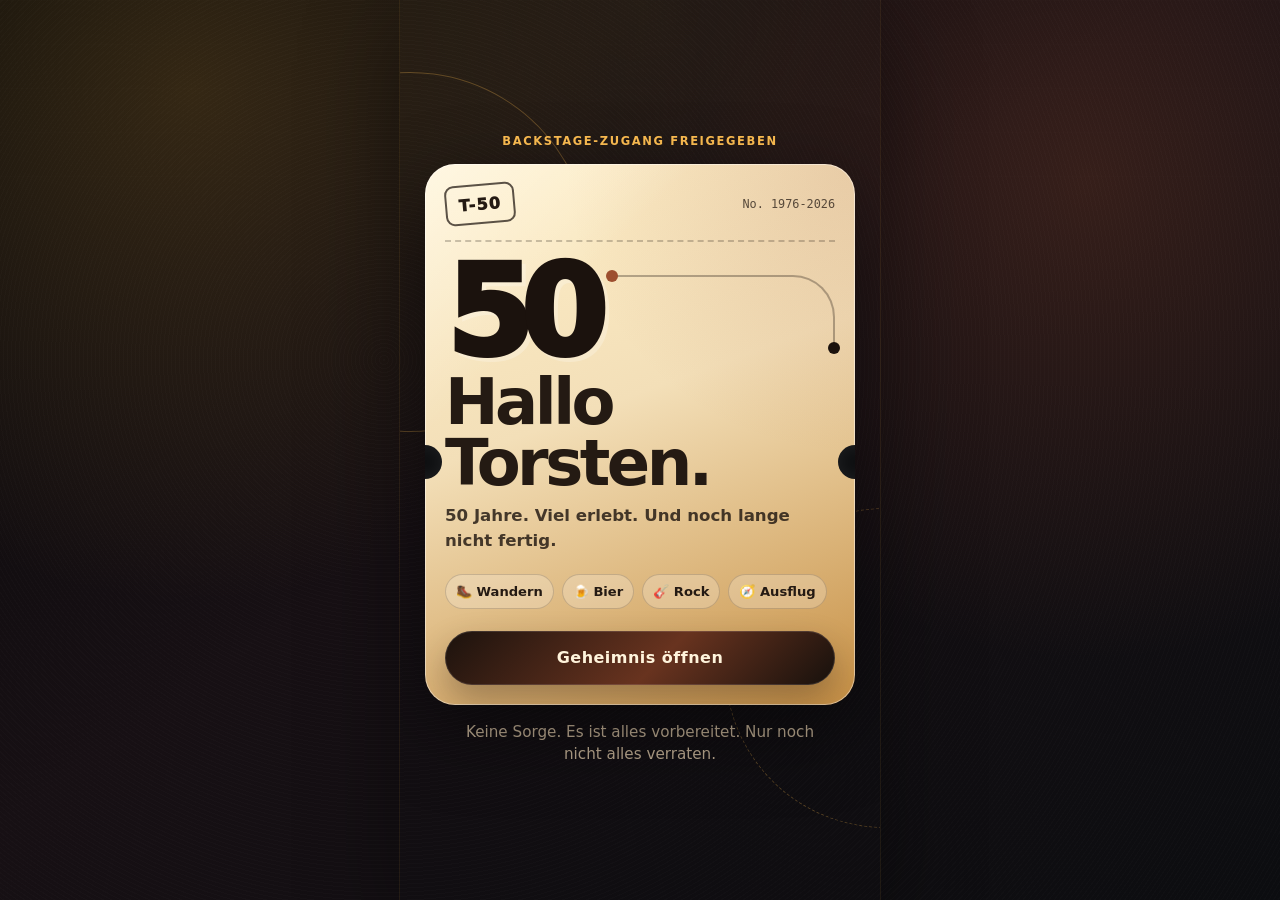
==== commit dfff2990: "Version mit Bild vorher" ====
--- a/index.html
+++ b/index.html
@@ -3,198 +3,137 @@
 <head>
   <meta charset="utf-8">
   <meta name="viewport" content="width=device-width, initial-scale=1">
-  <title>Torsten 50 – Version 5</title>
-  <meta name="description" content="Eine organisierte und geheimnisvolle Geburtstagskarte für Torsten zum 50.">
+  <title>Torsten 50 Tour</title>
+  <meta name="description" content="Eine geheimnisvolle Geburtstagskarte für Torsten zum 50.">
   <link rel="stylesheet" href="styles.css">
 </head>
 <body>
-  <main class="app">
-    <section class="intro-screen" id="start" aria-labelledby="title">
-      <div class="scan-grid" aria-hidden="true"></div>
-      <div class="pulse pulse-one" aria-hidden="true"></div>
-      <div class="pulse pulse-two" aria-hidden="true"></div>
+  <main class="page-frame">
+    <section class="hero" id="start" aria-labelledby="hero-title">
+      <div class="grain" aria-hidden="true"></div>
 
-      <div class="intro-panel">
-        <div class="system-bar">
-          <span class="dot red"></span>
-          <span class="dot yellow"></span>
-          <span class="dot green"></span>
-          <span class="system-text">Geburtstagszentrale 2026</span>
+      <div class="orbit orbit-one" aria-hidden="true"></div>
+      <div class="orbit orbit-two" aria-hidden="true"></div>
+
+      <div class="hero-inner">
+        <p class="eyebrow">Backstage-Zugang freigegeben</p>
+
+        <div class="ticket" aria-label="Geburtstagskarte für Torsten">
+          <div class="ticket-top">
+            <span class="stamp">T-50</span>
+            <span class="serial">No. 1976-2026</span>
+          </div>
+
+          <div class="main-mark">
+            <span class="number">50</span>
+            <span class="route-line" aria-hidden="true"></span>
+          </div>
+
+          <h1 id="hero-title">Hallo Torsten.</h1>
+          <p class="lead">
+            50 Jahre. Viel erlebt.
+            Und noch lange nicht fertig.
+          </p>
+
+          <div class="badge-row" aria-label="Hinweise auf die Reise">
+            <span class="badge">🥾 Wandern</span>
+            <span class="badge">🍺 Bier</span>
+            <span class="badge">🎸 Rock</span>
+            <span class="badge">🧭 Ausflug</span>
+          </div>
+
+          <button class="reveal-button" type="button" data-reveal>
+            Geheimnis öffnen
+          </button>
         </div>
 
-        <div class="headline-block">
-          <p class="label">Status: vorbereitet</p>
-          <h1 id="title">Hallo Torsten.</h1>
-          <p class="intro-text">
-            50 Jahre. Viel erlebt. Viel geschafft.
-            Und immer noch bereit für einen guten Ausflug mit Essen, Musik und Getränken.
-          </p>
-        </div>
-
-        <div class="main-counter" aria-label="50. Geburtstag">
-          <span class="counter-number">50</span>
-          <span class="counter-text">Jahre Erfahrung</span>
-        </div>
-
-        <div class="quick-info" aria-label="Themen">
-          <span>🥾 Wandern</span>
-          <span>🍺 Bier</span>
-          <span>🎸 Rock</span>
-          <span>🧭 Ausflug</span>
-        </div>
-
-        <button class="primary-button" type="button" data-open>
-          Plan öffnen
-        </button>
-
-        <p class="small-hint">
-          Der Plan ist nicht geheim, weil er gefährlich ist. Er ist geheim, weil es mehr Spaß macht.
+        <p class="under-note">
+          Keine Sorge. Es ist alles vorbereitet. Nur noch nicht alles verraten.
         </p>
       </div>
     </section>
 
-    <section class="dashboard" id="dashboard" hidden>
-      <div class="dashboard-inner">
-        <header class="dashboard-header">
-          <p class="label">Torsten 50</p>
-          <h2>Planübersicht</h2>
+    <section class="details" id="details" aria-labelledby="details-title" hidden>
+      <div class="details-shell">
+        <header class="details-header">
+          <p class="eyebrow">Torsten 50 Tour</p>
+          <h2 id="details-title">Der Plan ist fast entschlüsselt.</h2>
           <p>
-            Die wichtigsten Punkte sind vorbereitet.
-            Einiges ist bekannt. Einiges bleibt noch offen.
-            Alles wirkt verdächtig gut organisiert.
+            Ein Ausflug ist vorbereitet. Das Ziel steht fest.
+            Das genaue Datum bleibt noch geheim.
           </p>
         </header>
 
-        <section class="status-grid" aria-label="Statusübersicht">
-          <article class="status-card confirmed">
-            <span class="status-kicker">Ausflugsziel</span>
-            <strong>bekannt</strong>
-            <p>Das Ziel steht fest. Es wird nur noch nicht komplett verraten.</p>
-          </article>
-
-          <article class="status-card unknown">
-            <span class="status-kicker">Datum</span>
-            <strong>unbekannt</strong>
-            <p>Der Zeitpunkt bleibt noch offen. Das hält den Kalender wach.</p>
-          </article>
-
-          <article class="status-card partial">
-            <span class="status-kicker">Teilnehmer</span>
-            <strong>zum Teil bekannt</strong>
-            <p>Ein Teil der Runde steht fest. Der Rest erscheint später im Bild.</p>
-          </article>
-
-          <article class="status-card confirmed">
-            <span class="status-kicker">Hotel</span>
-            <strong>bekannt</strong>
-            <p>Die Übernachtung ist geregelt. Improvisieren kann man mit 50 anderen überlassen.</p>
-          </article>
-
-          <article class="status-card confirmed">
-            <span class="status-kicker">Restaurant</span>
-            <strong>bekannt</strong>
-            <p>Das Abendessen ist gesichert. Der Tag endet also nicht mit trockenen Brötchen.</p>
-          </article>
-        </section>
-
-        <section class="timeline" aria-label="Ablauf">
-          <div class="timeline-header">
-            <h2>Ablauf, grob entschlüsselt</h2>
-            <p>Keine Uhrzeiten. Keine Panik. Nur die Richtung.</p>
+        <section class="pass" aria-label="Tourpass mit Hinweisen">
+          <div class="pass-title">
+            <span>Backstage-Pass</span>
+            <strong>gültig für einen sehr guten Tag</strong>
           </div>
 
-          <div class="timeline-list">
-            <article class="timeline-item">
-              <span class="time-code">01</span>
+          <div class="perforation" aria-hidden="true"></div>
+
+          <div class="clue-grid">
+            <article class="clue">
+              <span class="clue-icon">🧭</span>
               <div>
-                <h3>Start</h3>
-                <p>Wanderschuhe bereithalten. Der Tag beginnt nicht auf dem Sofa.</p>
+                <h3>Ausflugsziel</h3>
+                <p>Bekannt. Aber noch nicht für alle. Ein bisschen Spannung muss bleiben.</p>
               </div>
             </article>
 
-            <article class="timeline-item">
-              <span class="time-code">02</span>
+            <article class="clue">
+              <span class="clue-icon">🌒</span>
               <div>
-                <h3>Ausflug</h3>
-                <p>Ein Ziel ist geplant. Aussicht und Bewegung sind sehr wahrscheinlich.</p>
+                <h3>Datum</h3>
+                <p>Noch unbekannt. Die Wanderschuhe sollten trotzdem bereitstehen.</p>
               </div>
             </article>
 
-            <article class="timeline-item">
-              <span class="time-code">03</span>
+            <article class="clue">
+              <span class="clue-icon">👥</span>
               <div>
-                <h3>Pause</h3>
-                <p>Durst nicht übertreiben. Aber auch nicht komplett ignorieren.</p>
+                <h3>Teilnehmer</h3>
+                <p>Zum Teil bekannt. Der Rest wird später aufgedeckt.</p>
               </div>
             </article>
 
-            <article class="timeline-item">
-              <span class="time-code">04</span>
+            <article class="clue">
+              <span class="clue-icon">🏨</span>
               <div>
-                <h3>Abend</h3>
-                <p>Gutes Essen, gute Runde, kein Pflichtprogramm.</p>
+                <h3>Übernachtung</h3>
+                <p>Hotel bekannt. Ein Schlafplatz ist also gesichert.</p>
+              </div>
+            </article>
+
+            <article class="clue">
+              <span class="clue-icon">🍽️</span>
+              <div>
+                <h3>Abendessen</h3>
+                <p>Restaurant bekannt. Der Abend endet nicht mit einem Zufallsplan.</p>
               </div>
             </article>
           </div>
         </section>
 
-        <section class="control-panel" aria-label="Checkliste">
-          <div class="control-text">
-            <p class="label">Vorbereitungsstand</p>
-            <h2>Was Torsten wissen muss</h2>
+        <section class="message-panel" aria-label="Geburtstagsbotschaft">
+          <div class="vinyl" aria-hidden="true"></div>
+          <div>
+            <h2>50 Jahre. Kein leiser Meilenstein.</h2>
             <p>
-              Nicht alles. Nur genug, um vorbereitet zu sein.
-              Der Rest wird rechtzeitig enthüllt.
+              Rock, Aussicht, gutes Essen und ein Abend, der nicht nach Pflichtprogramm klingt.
             </p>
-          </div>
-
-          <div class="checklist">
-            <label>
-              <input type="checkbox" checked>
-              <span>Gute Laune einplanen</span>
-            </label>
-
-            <label>
-              <input type="checkbox" checked>
-              <span>Schuhe nicht im Keller vergessen</span>
-            </label>
-
-            <label>
-              <input type="checkbox" checked>
-              <span>Rock-Modus aktivieren</span>
-            </label>
-
-            <label>
-              <input type="checkbox" checked>
-              <span>Glas sicher bedienen</span>
-            </label>
-
-            <label>
-              <input type="checkbox">
-              <span>Zu viele Fragen stellen</span>
-            </label>
+            <p>
+              Durst nicht übertreiben. Aber auch nicht komplett ignorieren.
+            </p>
           </div>
         </section>
 
-        <section class="birthday-message" aria-label="Geburtstagsbotschaft">
-          <p class="message-big">
-            50 ist kein Neustart. 50 ist die Version mit besseren Einstellungen.
-          </p>
-          <p>
-            Mehr Erfahrung. Weniger Geduld für schlechte Pläne.
-            Genau deshalb wurde dieser Ausflug ordentlich vorbereitet.
-          </p>
+        <section class="final-note" aria-label="Abschluss">
+          <p class="large">Alles Weitere wird rechtzeitig enthüllt.</p>
+          <p>Bis dahin gilt: Schuhe bereitstellen. Glas nicht verlieren. Haltung bewahren.</p>
         </section>
 
-        <section class="final-card" aria-label="Abschluss">
-          <h2>Weitere Informationen folgen.</h2>
-          <p>
-            Bis dahin gilt: Haltung bewahren, Schuhe bereithalten,
-            Durst kontrollieren und den Plan nicht zerreden.
-          </p>
-        </section>
-
-        <button class="secondary-button" type="button" data-back>
+        <button class="back-button" type="button" data-back>
           Zurück zur Begrüßung
         </button>
       </div>
--- a/styles.css
+++ b/styles.css
@@ -1,22 +1,19 @@
 :root {
-  --bg: #07111f;
-  --bg-deep: #030812;
-  --panel: rgba(12, 24, 42, 0.82);
-  --panel-soft: rgba(21, 38, 62, 0.74);
-  --blue: #71d7ff;
-  --blue-soft: #b8efff;
-  --silver: #d8e7ef;
-  --muted: #91a7b8;
-  --red: #ff5f6d;
-  --yellow: #ffd166;
-  --green: #6ee7a8;
-  --line: rgba(113, 215, 255, 0.22);
-  --white-line: rgba(255, 255, 255, 0.1);
-  --shadow: rgba(0, 0, 0, 0.36);
-  --radius-xl: 28px;
+  --bg: #0d0e10;
+  --bg-soft: #171318;
+  --paper: #f3dfb8;
+  --paper-deep: #d6b16d;
+  --gold: #d49a33;
+  --amber: #ffbf52;
+  --rust: #9d4f2f;
+  --ink: #241a13;
+  --cream: #fff4dc;
+  --muted: #b9a78e;
+  --line: rgba(255, 191, 82, 0.28);
+  --shadow: rgba(0, 0, 0, 0.42);
+  --radius-xl: 30px;
   --radius-lg: 20px;
-  --radius-md: 14px;
-  --max-width: 460px;
+  --radius-md: 16px;
 }
 
 * {
@@ -25,156 +22,221 @@
 
 html {
   scroll-behavior: smooth;
-  background: var(--bg-deep);
+  background: #050506;
 }
 
 body {
   margin: 0;
   min-width: 320px;
-  color: var(--silver);
+  color: var(--cream);
+  background:
+    radial-gradient(circle at 15% 10%, rgba(212, 154, 51, 0.20), transparent 32rem),
+    radial-gradient(circle at 85% 20%, rgba(157, 79, 47, 0.24), transparent 30rem),
+    linear-gradient(145deg, #09090a 0%, #171014 46%, #0c0d10 100%);
   font-family: Inter, ui-sans-serif, system-ui, -apple-system, BlinkMacSystemFont, "Segoe UI", sans-serif;
-  background:
-    radial-gradient(circle at 20% 0%, rgba(113, 215, 255, 0.16), transparent 24rem),
-    radial-gradient(circle at 100% 30%, rgba(255, 95, 109, 0.1), transparent 22rem),
-    linear-gradient(180deg, #04101d 0%, #07111f 46%, #030812 100%);
   overflow-x: hidden;
+}
+
+body::before {
+  content: "";
+  position: fixed;
+  inset: 0;
+  pointer-events: none;
+  opacity: 0.14;
+  background-image:
+    linear-gradient(rgba(255, 255, 255, 0.07) 1px, transparent 1px),
+    linear-gradient(90deg, rgba(255, 255, 255, 0.05) 1px, transparent 1px);
+  background-size: 44px 44px;
+  mask-image: linear-gradient(to bottom, black, transparent 80%);
 }
 
 button {
   font: inherit;
 }
 
-.app {
+.page-frame {
   width: 100%;
-  max-width: 520px;
+  max-width: 480px;
   min-height: 100svh;
   margin: 0 auto;
   position: relative;
-}
-
-.intro-screen {
+  overflow: hidden;
+  background:
+    radial-gradient(circle at 50% 0%, rgba(255, 191, 82, 0.08), transparent 22rem),
+    rgba(13, 14, 16, 0.12);
+}
+
+.hero {
+  position: relative;
   min-height: 100svh;
   display: grid;
   place-items: center;
-  padding: 26px 16px;
+  padding: 26px 14px;
+  isolation: isolate;
+}
+
+.grain {
+  position: fixed;
+  inset: 0;
+  z-index: -2;
+  pointer-events: none;
+  opacity: 0.24;
+  background:
+    repeating-radial-gradient(circle at 30% 40%, rgba(255,255,255,0.05) 0 1px, transparent 1px 4px);
+  mix-blend-mode: overlay;
+}
+
+.orbit {
+  position: absolute;
+  border: 1px solid var(--line);
+  border-radius: 999px;
+  transform: rotate(-14deg);
+  pointer-events: none;
+}
+
+.orbit-one {
+  width: 360px;
+  height: 360px;
+  top: 8%;
+  left: -170px;
+}
+
+.orbit-two {
+  width: 320px;
+  height: 320px;
+  right: -165px;
+  bottom: 8%;
+  border-style: dashed;
+  animation: drift 16s ease-in-out infinite alternate;
+}
+
+.hero-inner {
+  width: 100%;
+  max-width: 430px;
+  display: grid;
+  gap: 16px;
+  justify-items: center;
+}
+
+.eyebrow {
+  margin: 0;
+  color: var(--amber);
+  text-transform: uppercase;
+  letter-spacing: 0.14em;
+  font-size: 0.72rem;
+  font-weight: 800;
+  text-align: center;
+}
+
+.ticket {
+  width: 100%;
   position: relative;
+  padding: 20px;
+  color: var(--ink);
+  background:
+    linear-gradient(135deg, rgba(255,255,255,0.48), transparent 28%),
+    radial-gradient(circle at 100% 0%, rgba(157, 79, 47, 0.18), transparent 42%),
+    linear-gradient(160deg, #fff0c9, var(--paper) 44%, #c79045 100%);
+  border-radius: var(--radius-xl);
+  box-shadow:
+    0 26px 80px var(--shadow),
+    inset 0 0 0 1px rgba(255,255,255,0.45);
   overflow: hidden;
 }
 
-.scan-grid {
-  position: absolute;
-  inset: 0;
-  opacity: 0.2;
-  pointer-events: none;
-  background-image:
-    linear-gradient(rgba(113, 215, 255, 0.16) 1px, transparent 1px),
-    linear-gradient(90deg, rgba(113, 215, 255, 0.14) 1px, transparent 1px);
-  background-size: 36px 36px;
-  mask-image: linear-gradient(to bottom, black, transparent 85%);
-}
-
-.scan-grid::after {
+.ticket::before,
+.ticket::after {
   content: "";
   position: absolute;
-  left: 0;
-  right: 0;
-  height: 90px;
-  top: -120px;
-  background: linear-gradient(to bottom, transparent, rgba(113, 215, 255, 0.14), transparent);
-  animation: scanner 5.5s linear infinite;
-}
-
-.pulse {
+  top: 52%;
+  width: 34px;
+  height: 34px;
+  background: var(--bg);
+  border-radius: 999px;
+  box-shadow: inset 0 0 18px rgba(255,255,255,0.08);
+}
+
+.ticket::before {
+  left: -17px;
+}
+
+.ticket::after {
+  right: -17px;
+}
+
+.ticket-top {
+  display: flex;
+  justify-content: space-between;
+  gap: 10px;
+  align-items: center;
+  padding-bottom: 16px;
+  border-bottom: 2px dashed rgba(36, 26, 19, 0.24);
+}
+
+.stamp {
+  display: inline-flex;
+  align-items: center;
+  justify-content: center;
+  min-width: 70px;
+  height: 40px;
+  border: 2px solid rgba(36, 26, 19, 0.74);
+  border-radius: 9px;
+  transform: rotate(-5deg);
+  font-weight: 950;
+  letter-spacing: 0.08em;
+}
+
+.serial {
+  font-family: ui-monospace, SFMono-Regular, Menlo, Consolas, monospace;
+  font-size: 0.74rem;
+  opacity: 0.74;
+}
+
+.main-mark {
+  display: grid;
+  grid-template-columns: auto 1fr;
+  align-items: center;
+  gap: 14px;
+  margin: 20px 0 8px;
+}
+
+.number {
+  font-size: clamp(5rem, 26vw, 7.8rem);
+  line-height: 0.82;
+  letter-spacing: -0.1em;
+  font-weight: 1000;
+  color: #1b120d;
+  text-shadow: 4px 4px 0 rgba(255,255,255,0.24);
+}
+
+.route-line {
+  height: 76px;
+  border: 2px solid rgba(36, 26, 19, 0.32);
+  border-left: 0;
+  border-bottom: 0;
+  border-radius: 0 42px 0 0;
+  position: relative;
+}
+
+.route-line::before,
+.route-line::after {
+  content: "";
   position: absolute;
+  width: 12px;
+  height: 12px;
   border-radius: 999px;
-  border: 1px solid rgba(113, 215, 255, 0.28);
-  pointer-events: none;
-}
-
-.pulse-one {
-  width: 330px;
-  height: 330px;
-  top: -120px;
-  right: -150px;
-  animation: pulseMove 9s ease-in-out infinite alternate;
-}
-
-.pulse-two {
-  width: 260px;
-  height: 260px;
-  bottom: 20px;
-  left: -150px;
-  border-style: dashed;
-  animation: pulseMove 11s ease-in-out infinite alternate-reverse;
-}
-
-.intro-panel,
-.dashboard-inner {
-  width: 100%;
-  max-width: var(--max-width);
-  position: relative;
-  z-index: 2;
-}
-
-.intro-panel {
-  padding: 16px;
-  border-radius: var(--radius-xl);
-  background:
-    linear-gradient(180deg, rgba(255,255,255,0.08), rgba(255,255,255,0.03)),
-    var(--panel);
-  border: 1px solid var(--line);
-  box-shadow: 0 28px 80px var(--shadow);
-  backdrop-filter: blur(16px);
-}
-
-.system-bar {
-  min-height: 40px;
-  display: flex;
-  align-items: center;
-  gap: 8px;
-  padding-bottom: 14px;
-  border-bottom: 1px solid var(--white-line);
-}
-
-.dot {
-  width: 11px;
-  height: 11px;
-  border-radius: 999px;
-  display: inline-block;
-}
-
-.red {
-  background: var(--red);
-}
-
-.yellow {
-  background: var(--yellow);
-}
-
-.green {
-  background: var(--green);
-}
-
-.system-text {
-  margin-left: auto;
-  color: var(--muted);
-  font-size: 0.78rem;
-  font-weight: 800;
-  letter-spacing: 0.08em;
-  text-transform: uppercase;
-}
-
-.headline-block {
-  padding: 26px 2px 18px;
-}
-
-.label {
-  margin: 0 0 10px;
-  color: var(--blue-soft);
-  font-size: 0.74rem;
-  font-weight: 900;
-  letter-spacing: 0.16em;
-  text-transform: uppercase;
+  background: var(--rust);
+}
+
+.route-line::before {
+  top: -7px;
+  left: -2px;
+}
+
+.route-line::after {
+  right: -7px;
+  bottom: -3px;
+  background: #1b120d;
 }
 
 h1,
@@ -185,367 +247,267 @@
 }
 
 h1 {
+  margin-bottom: 10px;
+  font-size: clamp(2.55rem, 11vw, 4rem);
+  line-height: 0.95;
+  letter-spacing: -0.055em;
+}
+
+.lead {
+  margin-bottom: 20px;
+  max-width: 28rem;
+  color: rgba(36, 26, 19, 0.84);
+  font-size: 1.04rem;
+  line-height: 1.5;
+  font-weight: 650;
+}
+
+.badge-row {
+  display: flex;
+  flex-wrap: wrap;
+  gap: 8px;
+  margin-bottom: 22px;
+}
+
+.badge {
+  padding: 9px 10px;
+  border: 1px solid rgba(36, 26, 19, 0.18);
+  border-radius: 999px;
+  background: rgba(255,255,255,0.22);
+  font-weight: 800;
+  font-size: 0.82rem;
+}
+
+.reveal-button,
+.back-button {
+  width: 100%;
+  min-height: 54px;
+  border: 0;
+  border-radius: 999px;
+  color: var(--cream);
+  background:
+    linear-gradient(135deg, #1b120d, #68331f 55%, #16100c);
+  box-shadow:
+    0 16px 34px rgba(36, 26, 19, 0.32),
+    inset 0 0 0 1px rgba(255,255,255,0.12);
+  font-weight: 900;
+  letter-spacing: 0.03em;
+  cursor: pointer;
+  transition: transform 180ms ease, filter 180ms ease;
+}
+
+.reveal-button:hover,
+.back-button:hover {
+  transform: translateY(-2px);
+  filter: brightness(1.08);
+}
+
+.reveal-button:active,
+.back-button:active {
+  transform: translateY(1px);
+}
+
+.under-note {
+  max-width: 24rem;
+  margin: 0;
+  color: var(--muted);
+  text-align: center;
+  line-height: 1.5;
+  font-size: 0.95rem;
+}
+
+.details {
+  padding: 22px 14px 42px;
+}
+
+.details-shell {
+  width: 100%;
+  max-width: 430px;
+  margin: 0 auto;
+  display: grid;
+  gap: 16px;
+}
+
+.details-header {
+  padding: 18px 2px 4px;
+}
+
+.details-header h2 {
   margin-bottom: 12px;
-  color: #ffffff;
-  font-size: clamp(2.75rem, 12vw, 4.2rem);
-  line-height: 0.94;
-  letter-spacing: -0.06em;
-}
-
-.intro-text {
+  font-size: clamp(2.05rem, 9vw, 3.3rem);
+  line-height: 0.98;
+  letter-spacing: -0.055em;
+}
+
+.details-header p {
+  color: rgba(255, 244, 220, 0.78);
+  line-height: 1.6;
+  font-size: 1rem;
+}
+
+.pass,
+.message-panel,
+.final-note {
+  border: 1px solid rgba(255, 191, 82, 0.22);
+  background:
+    linear-gradient(135deg, rgba(255, 244, 220, 0.08), rgba(255, 244, 220, 0.03)),
+    rgba(13, 14, 16, 0.62);
+  box-shadow: 0 22px 70px rgba(0,0,0,0.24);
+  backdrop-filter: blur(14px);
+}
+
+.pass {
+  border-radius: var(--radius-xl);
+  overflow: hidden;
+}
+
+.pass-title {
+  display: flex;
+  justify-content: space-between;
+  align-items: start;
+  gap: 14px;
+  padding: 16px;
+  background: rgba(255, 191, 82, 0.10);
+}
+
+.pass-title span {
+  font-size: 1rem;
+  font-weight: 950;
+  text-transform: uppercase;
+  letter-spacing: 0.08em;
+}
+
+.pass-title strong {
+  max-width: 12rem;
+  color: var(--muted);
+  font-size: 0.8rem;
+  line-height: 1.35;
+  text-align: right;
+}
+
+.perforation {
+  height: 18px;
+  background:
+    radial-gradient(circle, var(--bg) 0 6px, transparent 7px) 0 50% / 24px 18px repeat-x,
+    linear-gradient(90deg, transparent, rgba(255,191,82,0.28), transparent);
+  opacity: 0.85;
+}
+
+.clue-grid {
+  display: grid;
+  gap: 12px;
+  padding: 14px;
+}
+
+.clue {
+  display: grid;
+  grid-template-columns: 44px 1fr;
+  gap: 12px;
+  padding: 14px;
+  border-radius: var(--radius-lg);
+  background: rgba(255,255,255,0.055);
+  border: 1px solid rgba(255,255,255,0.09);
+  animation: rise 520ms ease both;
+}
+
+.clue:nth-child(2) { animation-delay: 70ms; }
+.clue:nth-child(3) { animation-delay: 140ms; }
+.clue:nth-child(4) { animation-delay: 210ms; }
+.clue:nth-child(5) { animation-delay: 280ms; }
+
+.clue-icon {
+  display: grid;
+  place-items: center;
+  width: 44px;
+  height: 44px;
+  border-radius: 15px;
+  background: rgba(255, 191, 82, 0.13);
+  font-size: 1.4rem;
+}
+
+.clue h3 {
+  margin-bottom: 5px;
+  color: var(--amber);
+  font-size: 1rem;
+}
+
+.clue p {
   margin-bottom: 0;
-  color: rgba(216, 231, 239, 0.84);
-  font-size: 1.03rem;
-  line-height: 1.6;
-}
-
-.main-counter {
-  display: grid;
-  grid-template-columns: auto 1fr;
-  align-items: center;
+  color: rgba(255, 244, 220, 0.78);
+  line-height: 1.5;
+  font-size: 0.95rem;
+}
+
+.message-panel {
+  position: relative;
+  display: grid;
+  grid-template-columns: 60px 1fr;
   gap: 14px;
-  margin: 4px 0 18px;
+  padding: 16px;
+  border-radius: var(--radius-xl);
+  overflow: hidden;
+}
+
+.message-panel h2 {
+  margin-bottom: 10px;
+  color: var(--paper);
+  font-size: clamp(1.45rem, 6vw, 2rem);
+  line-height: 1.08;
+  letter-spacing: -0.035em;
+}
+
+.message-panel p {
+  color: rgba(255, 244, 220, 0.78);
+  line-height: 1.58;
+  font-size: 0.96rem;
+}
+
+.vinyl {
+  width: 58px;
+  height: 58px;
+  margin-top: 4px;
+  border-radius: 999px;
+  background:
+    radial-gradient(circle, var(--amber) 0 7px, #171318 8px 13px, transparent 14px),
+    repeating-radial-gradient(circle, #111 0 7px, #292127 8px 10px);
+  box-shadow: 0 0 0 1px rgba(255,255,255,0.13);
+  animation: spin 9s linear infinite;
+}
+
+.final-note {
   padding: 18px;
   border-radius: var(--radius-xl);
-  background:
-    radial-gradient(circle at 20% 20%, rgba(113, 215, 255, 0.18), transparent 18rem),
-    rgba(255, 255, 255, 0.045);
-  border: 1px solid var(--white-line);
-}
-
-.counter-number {
-  color: var(--blue);
-  font-size: clamp(4.8rem, 24vw, 7.4rem);
-  line-height: 0.8;
-  font-weight: 1000;
-  letter-spacing: -0.1em;
-  text-shadow: 0 0 28px rgba(113, 215, 255, 0.28);
-}
-
-.counter-text {
-  color: #ffffff;
-  font-size: 1.1rem;
-  font-weight: 900;
-  line-height: 1.15;
-}
-
-.quick-info {
-  display: grid;
-  grid-template-columns: 1fr 1fr;
-  gap: 10px;
-}
-
-.quick-info span {
-  padding: 12px;
-  border-radius: var(--radius-md);
-  background: rgba(255, 255, 255, 0.045);
-  border: 1px solid var(--white-line);
-  color: rgba(216, 231, 239, 0.88);
-  font-weight: 800;
-  font-size: 0.9rem;
-}
-
-.primary-button,
-.secondary-button {
-  width: 100%;
-  min-height: 56px;
-  margin-top: 18px;
-  border: 0;
-  border-radius: 999px;
-  cursor: pointer;
-  color: #06101d;
-  background:
-    linear-gradient(135deg, #e5fbff, #71d7ff 48%, #b8efff);
-  box-shadow:
-    0 16px 36px rgba(113, 215, 255, 0.22),
-    inset 0 0 0 1px rgba(255,255,255,0.68);
+}
+
+.final-note p {
+  margin-bottom: 0;
+  color: rgba(255, 244, 220, 0.76);
+  line-height: 1.55;
+  font-size: 0.96rem;
+}
+
+.final-note .large {
+  margin-bottom: 8px;
+  color: var(--paper);
+  font-size: clamp(1.35rem, 5vw, 1.9rem);
   font-weight: 950;
-  letter-spacing: 0.02em;
-  transition: transform 180ms ease, filter 180ms ease;
-}
-
-.primary-button:hover,
-.secondary-button:hover {
-  transform: translateY(-2px);
-  filter: brightness(1.05);
-}
-
-.primary-button:active,
-.secondary-button:active {
-  transform: translateY(1px);
-}
-
-.small-hint {
-  margin: 14px 0 0;
-  color: var(--muted);
-  font-size: 0.92rem;
-  line-height: 1.5;
-  text-align: center;
-}
-
-.dashboard {
-  padding: 22px 16px 46px;
-}
-
-.dashboard-inner {
-  display: grid;
-  gap: 16px;
-  margin: 0 auto;
-}
-
-.dashboard-header {
-  padding: 12px 2px 4px;
-}
-
-.dashboard-header h2 {
-  margin-bottom: 12px;
-  color: #ffffff;
-  font-size: clamp(2.3rem, 10vw, 3.8rem);
-  line-height: 0.95;
-  letter-spacing: -0.055em;
-}
-
-.dashboard-header p {
-  margin-bottom: 0;
-  color: rgba(216, 231, 239, 0.78);
-  line-height: 1.62;
-}
-
-.status-grid {
-  display: grid;
-  gap: 12px;
-}
-
-.status-card,
-.timeline,
-.control-panel,
-.birthday-message,
-.final-card {
-  border-radius: var(--radius-xl);
-  background:
-    linear-gradient(180deg, rgba(255,255,255,0.07), rgba(255,255,255,0.025)),
-    var(--panel);
-  border: 1px solid var(--white-line);
-  box-shadow: 0 20px 56px rgba(0, 0, 0, 0.22);
-  backdrop-filter: blur(12px);
-}
-
-.status-card {
-  position: relative;
-  padding: 16px;
-  overflow: hidden;
-  opacity: 0;
-  transform: translateY(16px);
-  transition: opacity 480ms ease, transform 480ms ease;
-}
-
-.status-card.visible,
-.timeline-item.visible {
-  opacity: 1;
-  transform: translateY(0);
-}
-
-.status-card::before {
-  content: "";
-  position: absolute;
-  inset: 0 auto 0 0;
-  width: 5px;
-  background: var(--blue);
-}
-
-.status-card.confirmed::before {
-  background: var(--green);
-}
-
-.status-card.unknown::before {
-  background: var(--red);
-}
-
-.status-card.partial::before {
-  background: var(--yellow);
-}
-
-.status-kicker {
-  display: block;
-  margin-bottom: 8px;
-  color: var(--muted);
-  font-size: 0.75rem;
-  font-weight: 900;
-  letter-spacing: 0.13em;
-  text-transform: uppercase;
-}
-
-.status-card strong {
-  display: block;
-  margin-bottom: 8px;
-  color: #ffffff;
-  font-size: 1.35rem;
-  line-height: 1;
-}
-
-.status-card p {
-  margin-bottom: 0;
-  color: rgba(216, 231, 239, 0.76);
-  line-height: 1.52;
-  font-size: 0.96rem;
-}
-
-.timeline {
-  padding: 16px;
-}
-
-.timeline-header {
-  padding-bottom: 14px;
-  border-bottom: 1px solid var(--white-line);
-}
-
-.timeline-header h2,
-.control-text h2,
-.final-card h2 {
-  margin-bottom: 8px;
-  color: #ffffff;
-  font-size: clamp(1.55rem, 6vw, 2.15rem);
-  line-height: 1.08;
-  letter-spacing: -0.035em;
-}
-
-.timeline-header p,
-.control-text p,
-.final-card p {
-  margin-bottom: 0;
-  color: rgba(216, 231, 239, 0.76);
-  line-height: 1.56;
-}
-
-.timeline-list {
-  position: relative;
-  display: grid;
-  gap: 12px;
-  padding-top: 16px;
-}
-
-.timeline-item {
-  display: grid;
-  grid-template-columns: 48px 1fr;
-  gap: 12px;
-  align-items: start;
-  opacity: 0;
-  transform: translateY(16px);
-  transition: opacity 480ms ease, transform 480ms ease;
-}
-
-.time-code {
-  display: grid;
-  place-items: center;
-  width: 48px;
-  height: 48px;
-  border-radius: 16px;
-  color: #06101d;
-  background: linear-gradient(135deg, #e5fbff, #71d7ff);
-  font-weight: 950;
-}
-
-.timeline-item h3 {
-  margin-bottom: 5px;
-  color: var(--blue-soft);
-  font-size: 1rem;
-}
-
-.timeline-item p {
-  margin-bottom: 0;
-  color: rgba(216, 231, 239, 0.76);
-  line-height: 1.5;
-  font-size: 0.96rem;
-}
-
-.control-panel {
-  padding: 16px;
-}
-
-.control-text {
-  margin-bottom: 14px;
-}
-
-.checklist {
-  display: grid;
-  gap: 10px;
-}
-
-.checklist label {
-  display: grid;
-  grid-template-columns: 24px 1fr;
-  gap: 10px;
-  align-items: center;
-  padding: 12px;
-  border-radius: var(--radius-md);
-  background: rgba(255, 255, 255, 0.045);
-  border: 1px solid var(--white-line);
-  color: rgba(216, 231, 239, 0.84);
-  font-weight: 750;
-}
-
-.checklist input {
-  width: 18px;
-  height: 18px;
-  accent-color: var(--blue);
-}
-
-.birthday-message {
-  padding: 18px;
-}
-
-.message-big {
-  margin-bottom: 12px;
-  color: #ffffff;
-  font-size: clamp(1.5rem, 6vw, 2.1rem);
-  line-height: 1.12;
-  letter-spacing: -0.03em;
-  font-weight: 950;
-}
-
-.birthday-message p:last-child {
-  margin-bottom: 0;
-  color: rgba(216, 231, 239, 0.76);
-  line-height: 1.58;
-}
-
-.final-card {
-  padding: 18px;
-  text-align: center;
-}
-
-.secondary-button {
-  margin-top: 0;
-  background:
-    linear-gradient(135deg, rgba(229, 251, 255, 0.95), rgba(113, 215, 255, 0.92));
-}
-
-.is-open .dashboard {
-  animation: dashboardIn 520ms ease both;
-}
-
-@keyframes scanner {
-  from {
-    transform: translateY(0);
-  }
-  to {
-    transform: translateY(125vh);
-  }
-}
-
-@keyframes pulseMove {
-  from {
-    transform: translate3d(0, 0, 0) scale(1);
-  }
-  to {
-    transform: translate3d(14px, 18px, 0) scale(1.08);
-  }
-}
-
-@keyframes dashboardIn {
+  line-height: 1.1;
+}
+
+.back-button {
+  margin-top: 4px;
+  background: rgba(255, 244, 220, 0.08);
+  border: 1px solid rgba(255, 191, 82, 0.23);
+}
+
+.is-revealed .details {
+  animation: revealPage 520ms ease both;
+}
+
+@keyframes revealPage {
   from {
     opacity: 0;
-    transform: translateY(16px);
+    transform: translateY(18px);
   }
   to {
     opacity: 1;
@@ -553,16 +515,45 @@
   }
 }
 
+@keyframes rise {
+  from {
+    opacity: 0;
+    transform: translateY(14px);
+  }
+  to {
+    opacity: 1;
+    transform: translateY(0);
+  }
+}
+
+@keyframes drift {
+  from {
+    transform: rotate(-14deg) translate3d(0, 0, 0);
+  }
+  to {
+    transform: rotate(-7deg) translate3d(-10px, 18px, 0);
+  }
+}
+
+@keyframes spin {
+  to {
+    transform: rotate(360deg);
+  }
+}
+
 @media (min-width: 520px) {
-  .app {
+  .page-frame {
     box-shadow:
-      0 0 0 1px rgba(113, 215, 255, 0.08),
-      0 36px 100px rgba(0, 0, 0, 0.38);
-  }
-
-  .intro-screen,
-  .dashboard {
-    padding-inline: 22px;
+      0 0 0 1px rgba(255, 191, 82, 0.08),
+      0 30px 90px rgba(0, 0, 0, 0.42);
+  }
+
+  .hero {
+    padding-inline: 20px;
+  }
+
+  .details {
+    padding-inline: 20px;
   }
 }
 
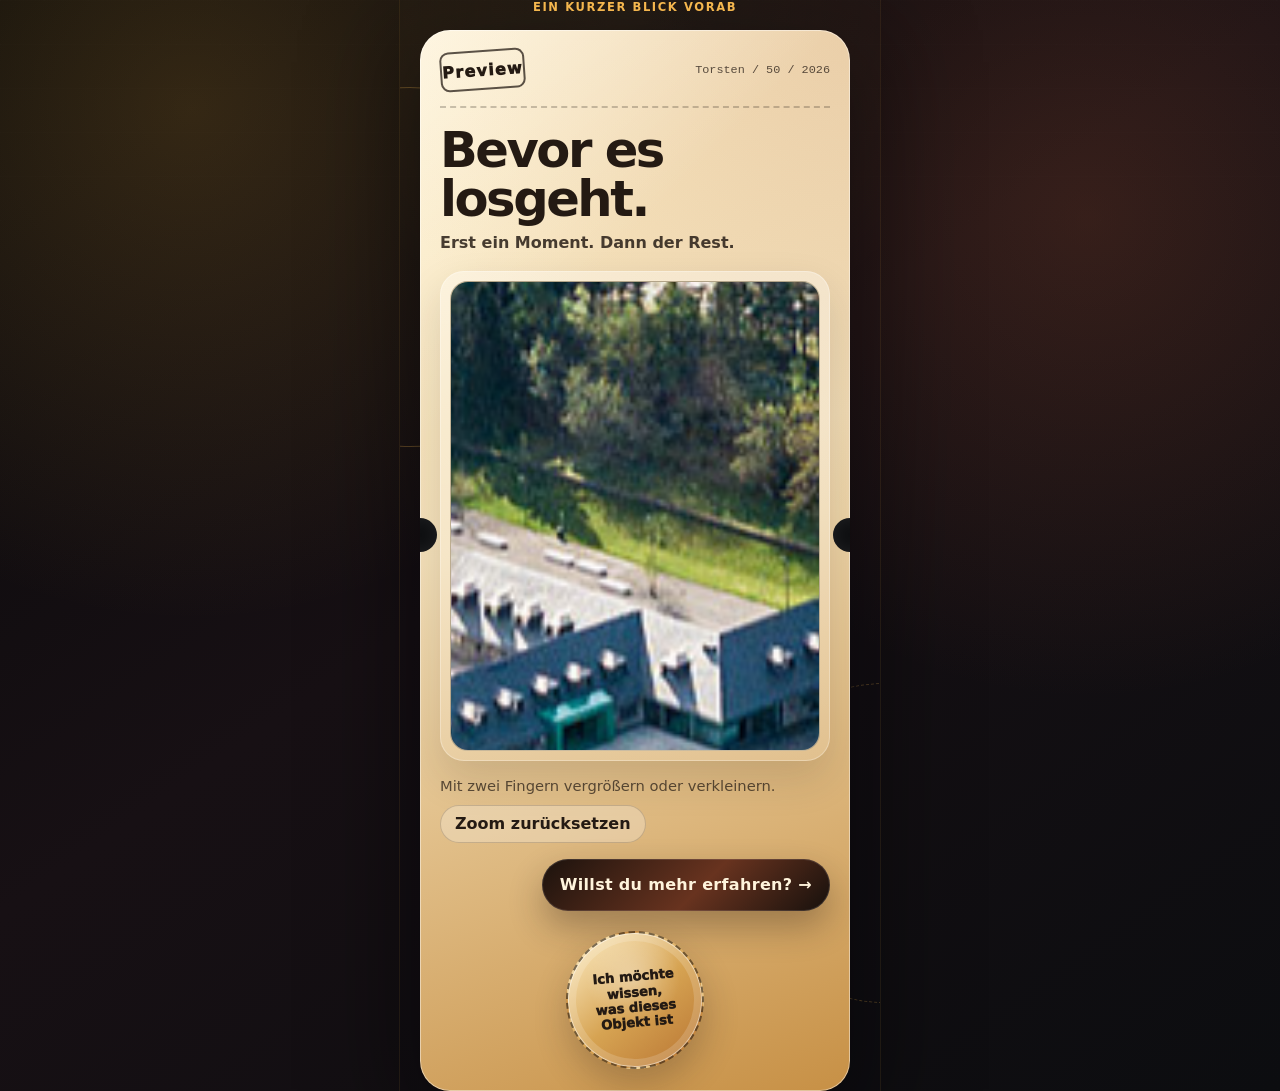
==== commit 07695424: "Karte Final" ====
--- a/index.html
+++ b/index.html
@@ -9,135 +9,188 @@
 </head>
 <body>
   <main class="page-frame">
-    <section class="hero" id="start" aria-labelledby="hero-title">
+    <section class="photo-intro" id="photoIntro" aria-labelledby="photo-title">
       <div class="grain" aria-hidden="true"></div>
-
       <div class="orbit orbit-one" aria-hidden="true"></div>
       <div class="orbit orbit-two" aria-hidden="true"></div>
 
-      <div class="hero-inner">
-        <p class="eyebrow">Backstage-Zugang freigegeben</p>
+      <div class="photo-intro-inner">
+        <p class="eyebrow">Ein kurzer Blick vorab</p>
 
-        <div class="ticket" aria-label="Geburtstagskarte für Torsten">
-          <div class="ticket-top">
-            <span class="stamp">T-50</span>
-            <span class="serial">No. 1976-2026</span>
+        <div class="photo-card">
+          <div class="photo-card-top">
+            <span class="photo-stamp">Preview</span>
+            <span class="photo-serial">Torsten / 50 / 2026</span>
           </div>
 
-          <div class="main-mark">
-            <span class="number">50</span>
-            <span class="route-line" aria-hidden="true"></span>
+          <h1 id="photo-title" class="photo-title">Bevor es losgeht.</h1>
+          <p class="photo-copy">
+            Erst ein Moment. Dann der Rest.
+          </p>
+
+          <div class="photo-stage-wrap">
+            <div class="photo-stage" id="photoStage" aria-label="Foto-Vorschau. Mit zwei Fingern zoomen.">
+              <img
+                src="Bild.jpg"
+                alt="Foto-Vorschau für Torstens Geburtstagskarte"
+                class="intro-photo"
+                id="introPhoto">
+            </div>
           </div>
 
-          <h1 id="hero-title">Hallo Torsten.</h1>
-          <p class="lead">
-            50 Jahre. Viel erlebt.
-            Und noch lange nicht fertig.
-          </p>
-
-          <div class="badge-row" aria-label="Hinweise auf die Reise">
-            <span class="badge">🥾 Wandern</span>
-            <span class="badge">🍺 Bier</span>
-            <span class="badge">🎸 Rock</span>
-            <span class="badge">🧭 Ausflug</span>
+          <div class="photo-hint-row">
+            <p class="photo-hint">
+              Mit zwei Fingern vergrößern oder verkleinern.
+            </p>
+            <button class="reset-zoom-button" type="button" data-reset-zoom>
+              Zoom zurücksetzen
+            </button>
           </div>
 
-          <button class="reveal-button" type="button" data-reveal>
-            Geheimnis öffnen
-          </button>
+          <div class="photo-action-row">
+            <button class="photo-next-button" type="button" data-enter-card>
+              Willst du mehr erfahren? <span aria-hidden="true">→</span>
+            </button>
+          </div>
+
+          <div class="seal-area">
+            <button class="reveal-seal" type="button" data-full-view>
+              Ich möchte wissen,<br>
+              was dieses Objekt ist
+            </button>
+          </div>
         </div>
-
-        <p class="under-note">
-          Keine Sorge. Es ist alles vorbereitet. Nur noch nicht alles verraten.
-        </p>
       </div>
     </section>
 
-    <section class="details" id="details" aria-labelledby="details-title" hidden>
-      <div class="details-shell">
-        <header class="details-header">
-          <p class="eyebrow">Torsten 50 Tour</p>
-          <h2 id="details-title">Der Plan ist fast entschlüsselt.</h2>
-          <p>
-            Ein Ausflug ist vorbereitet. Das Ziel steht fest.
-            Das genaue Datum bleibt noch geheim.
-          </p>
-        </header>
+    <div class="main-content" id="mainContent" hidden>
+      <section class="hero" id="start" aria-labelledby="hero-title">
+        <div class="orbit orbit-three" aria-hidden="true"></div>
 
-        <section class="pass" aria-label="Tourpass mit Hinweisen">
-          <div class="pass-title">
-            <span>Backstage-Pass</span>
-            <strong>gültig für einen sehr guten Tag</strong>
+        <div class="hero-inner">
+          <p class="eyebrow">Backstage-Zugang freigegeben</p>
+
+          <div class="ticket" aria-label="Geburtstagskarte für Torsten">
+            <div class="ticket-top">
+              <span class="stamp">T-50</span>
+              <span class="serial">No. 1976-2026</span>
+            </div>
+
+            <div class="main-mark">
+              <span class="number">50</span>
+              <span class="route-line" aria-hidden="true"></span>
+            </div>
+
+            <h1 id="hero-title">Hallo Torsten.</h1>
+            <p class="lead">
+              50 Jahre. Viel erlebt.
+              Und noch lange nicht fertig.
+            </p>
+
+            <div class="badge-row" aria-label="Hinweise auf die Reise">
+              <span class="badge">🥾 Wandern</span>
+              <span class="badge">🍺 Bier</span>
+              <span class="badge">🍖 Essen</span>
+              <span class="badge">🧭 Ausflug</span>
+            </div>
+
+            <button class="reveal-button" type="button" data-reveal>
+              Geheimnis öffnen
+            </button>
           </div>
 
-          <div class="perforation" aria-hidden="true"></div>
+          <p class="under-note">
+            Keine Sorge. Es ist alles vorbereitet. Nur noch nicht alles verraten.
+          </p>
+        </div>
+      </section>
 
-          <div class="clue-grid">
-            <article class="clue">
-              <span class="clue-icon">🧭</span>
-              <div>
-                <h3>Ausflugsziel</h3>
-                <p>Bekannt. Aber noch nicht für alle. Ein bisschen Spannung muss bleiben.</p>
-              </div>
-            </article>
+      <section class="details" id="details" aria-labelledby="details-title" hidden>
+        <div class="details-shell">
+          <header class="details-header">
+            <p class="eyebrow">Torsten 50 Tour</p>
+            <h2 id="details-title">Der Plan ist fast entschlüsselt.</h2>
+            <p>
+              Ein Ausflug ist vorbereitet. Das Ziel steht fest.
+              Das genaue Datum bleibt noch geheim.
+            </p>
+          </header>
 
-            <article class="clue">
-              <span class="clue-icon">🌒</span>
-              <div>
-                <h3>Datum</h3>
-                <p>Noch unbekannt. Die Wanderschuhe sollten trotzdem bereitstehen.</p>
-              </div>
-            </article>
+          <section class="pass" aria-label="Tourpass mit Hinweisen">
+            <div class="pass-title">
+              <span>Backstage-Pass</span>
+              <strong>gültig für einen sehr guten Tag</strong>
+            </div>
 
-            <article class="clue">
-              <span class="clue-icon">👥</span>
-              <div>
-                <h3>Teilnehmer</h3>
-                <p>Zum Teil bekannt. Der Rest wird später aufgedeckt.</p>
-              </div>
-            </article>
+            <div class="perforation" aria-hidden="true"></div>
 
-            <article class="clue">
-              <span class="clue-icon">🏨</span>
-              <div>
-                <h3>Übernachtung</h3>
-                <p>Hotel bekannt. Ein Schlafplatz ist also gesichert.</p>
-              </div>
-            </article>
+            <div class="clue-grid">
+              <article class="clue">
+                <span class="clue-icon">🧭</span>
+                <div>
+                  <h3>Ausflugsziel</h3>
+                  <p>Bekannt. Aber noch nicht für alle. Ein bisschen Spannung muss bleiben.</p>
+                </div>
+              </article>
 
-            <article class="clue">
-              <span class="clue-icon">🍽️</span>
-              <div>
-                <h3>Abendessen</h3>
-                <p>Restaurant bekannt. Der Abend endet nicht mit einem Zufallsplan.</p>
-              </div>
-            </article>
-          </div>
-        </section>
+              <article class="clue">
+                <span class="clue-icon">🌒</span>
+                <div>
+                  <h3>Datum</h3>
+                  <p>Noch unbekannt. Die Wanderschuhe sollten trotzdem bereitstehen.</p>
+                </div>
+              </article>
 
-        <section class="message-panel" aria-label="Geburtstagsbotschaft">
-          <div class="vinyl" aria-hidden="true"></div>
-          <div>
-            <h2>50 Jahre. Kein leiser Meilenstein.</h2>
-            <p>
-              Rock, Aussicht, gutes Essen und ein Abend, der nicht nach Pflichtprogramm klingt.
-            </p>
-            <p>
-              Durst nicht übertreiben. Aber auch nicht komplett ignorieren.
-            </p>
-          </div>
-        </section>
+              <article class="clue">
+                <span class="clue-icon">👥</span>
+                <div>
+                  <h3>Teilnehmer</h3>
+                  <p>Zum Teil bekannt. Der Rest wird später aufgedeckt.</p>
+                </div>
+              </article>
 
-        <section class="final-note" aria-label="Abschluss">
-          <p class="large">Alles Weitere wird rechtzeitig enthüllt.</p>
-          <p>Bis dahin gilt: Schuhe bereitstellen. Glas nicht verlieren. Haltung bewahren.</p>
-        </section>
+              <article class="clue">
+                <span class="clue-icon">🏨</span>
+                <div>
+                  <h3>Übernachtung</h3>
+                  <p>Hotel bekannt. Ein Schlafplatz ist also gesichert.</p>
+                </div>
+              </article>
 
-        <button class="back-button" type="button" data-back>
-          Zurück zur Begrüßung
-        </button>
-      </div>
-    </section>
+              <article class="clue">
+                <span class="clue-icon">🍽️</span>
+                <div>
+                  <h3>Abendessen</h3>
+                  <p>Restaurant bekannt. Der Abend endet nicht mit einem Zufallsplan.</p>
+                </div>
+              </article>
+            </div>
+          </section>
+
+          <section class="message-panel" aria-label="Geburtstagsbotschaft">
+            <div class="vinyl" aria-hidden="true"></div>
+            <div>
+              <h2>50 Jahre. Kein leiser Meilenstein.</h2>
+              <p>
+                Bier, Essen, atemberaubende Aussichten und ein Abend, für die Geschichtsbücher.
+              </p>
+              <p>
+                Durst nicht übertreiben. Aber auch nicht komplett ignorieren.
+              </p>
+            </div>
+          </section>
+
+          <section class="final-note" aria-label="Abschluss">
+            <p class="large">Alles Weitere wird rechtzeitig enthüllt.</p>
+            <p>Bis dahin gilt: Schuhe bereitstellen. Glas nicht verlieren. Haltung bewahren.</p>
+          </section>
+
+          <button class="back-button" type="button" data-back>
+            Zurück zur Begrüßung
+          </button>
+        </div>
+      </section>
+    </div>
   </main>
 
   <script src="script.js"></script>
--- a/styles.css
+++ b/styles.css
@@ -54,6 +54,10 @@
   font: inherit;
 }
 
+[hidden] {
+  display: none !important;
+}
+
 .page-frame {
   width: 100%;
   max-width: 480px;
@@ -66,15 +70,6 @@
     rgba(13, 14, 16, 0.12);
 }
 
-.hero {
-  position: relative;
-  min-height: 100svh;
-  display: grid;
-  place-items: center;
-  padding: 26px 14px;
-  isolation: isolate;
-}
-
 .grain {
   position: fixed;
   inset: 0;
@@ -110,12 +105,13 @@
   animation: drift 16s ease-in-out infinite alternate;
 }
 
-.hero-inner {
-  width: 100%;
-  max-width: 430px;
-  display: grid;
-  gap: 16px;
-  justify-items: center;
+.orbit-three {
+  width: 300px;
+  height: 300px;
+  top: 6%;
+  right: -150px;
+  border-style: dashed;
+  animation: drift 14s ease-in-out infinite alternate-reverse;
 }
 
 .eyebrow {
@@ -126,6 +122,243 @@
   font-size: 0.72rem;
   font-weight: 800;
   text-align: center;
+}
+
+/* Foto-Intro */
+
+.intro-photo {
+  display: block;
+  width: 100%;
+  height: 100%;
+  object-fit: cover;
+  transform-origin: center center;
+  will-change: transform;
+  transition: transform 80ms linear;
+  -webkit-user-drag: none;
+  user-select: none;
+  touch-action: none;
+}
+
+.photo-intro.is-leaving {
+  opacity: 0;
+  transform: scale(0.965) translateY(-18px);
+  filter: blur(10px);
+  pointer-events: none;
+}
+
+.photo-intro-inner {
+  width: 100%;
+  max-width: 430px;
+  display: grid;
+  gap: 16px;
+  justify-items: center;
+}
+
+.photo-card {
+  width: 100%;
+  position: relative;
+  padding: 20px;
+  color: var(--ink);
+  background:
+    linear-gradient(135deg, rgba(255,255,255,0.48), transparent 28%),
+    radial-gradient(circle at 100% 0%, rgba(157, 79, 47, 0.18), transparent 42%),
+    linear-gradient(160deg, #fff0c9, var(--paper) 44%, #c79045 100%);
+  border-radius: var(--radius-xl);
+  box-shadow:
+    0 26px 80px var(--shadow),
+    inset 0 0 0 1px rgba(255,255,255,0.45);
+  overflow: hidden;
+}
+
+.photo-card::before,
+.photo-card::after {
+  content: "";
+  position: absolute;
+  top: 46%;
+  width: 34px;
+  height: 34px;
+  background: var(--bg);
+  border-radius: 999px;
+  box-shadow: inset 0 0 18px rgba(255,255,255,0.08);
+}
+
+.photo-card::before {
+  left: -17px;
+}
+
+.photo-card::after {
+  right: -17px;
+}
+
+.photo-card-top {
+  display: flex;
+  justify-content: space-between;
+  gap: 10px;
+  align-items: center;
+  padding-bottom: 16px;
+  border-bottom: 2px dashed rgba(36, 26, 19, 0.24);
+}
+
+.photo-stamp {
+  display: inline-flex;
+  align-items: center;
+  justify-content: center;
+  min-width: 82px;
+  height: 40px;
+  border: 2px solid rgba(36, 26, 19, 0.74);
+  border-radius: 9px;
+  transform: rotate(-4deg);
+  font-weight: 950;
+  letter-spacing: 0.08em;
+}
+
+.photo-serial {
+  font-family: ui-monospace, SFMono-Regular, Menlo, Consolas, monospace;
+  font-size: 0.74rem;
+  opacity: 0.74;
+  text-align: right;
+}
+
+.photo-title {
+  margin: 18px 0 8px;
+  font-size: clamp(2.1rem, 9vw, 3.1rem);
+  line-height: 0.98;
+  letter-spacing: -0.05em;
+}
+
+.photo-copy {
+  margin: 0 0 16px;
+  color: rgba(36, 26, 19, 0.84);
+  font-size: 1rem;
+  line-height: 1.5;
+  font-weight: 650;
+}
+
+.photo-stage-wrap {
+  padding: 10px;
+  border-radius: 24px;
+  background:
+    linear-gradient(180deg, rgba(255,255,255,0.35), rgba(255,255,255,0.12));
+  box-shadow:
+    inset 0 0 0 1px rgba(255,255,255,0.28),
+    0 18px 40px rgba(36, 26, 19, 0.14);
+}
+
+.photo-stage {
+  position: relative;
+  height: min(54svh, 470px);
+  min-height: 300px;
+  overflow: hidden;
+  border-radius: 18px;
+  background:
+    radial-gradient(circle at 50% 30%, rgba(255,255,255,0.48), transparent 48%),
+    linear-gradient(180deg, rgba(36, 26, 19, 0.06), rgba(36, 26, 19, 0.18)),
+    #ead9b7;
+  border: 1px solid rgba(36, 26, 19, 0.12);
+  display: grid;
+  place-items: center;
+  user-select: none;
+}
+
+.photo-stage.is-zoomed {
+  box-shadow: inset 0 0 0 2px rgba(212, 154, 51, 0.28);
+}
+
+.intro-photo {
+  display: block;
+  max-width: 100%;
+  max-height: 100%;
+  width: auto;
+  height: auto;
+  object-fit: contain;
+  transform-origin: center center;
+  will-change: transform;
+  transition: transform 80ms linear;
+  -webkit-user-drag: none;
+  user-select: none;
+  touch-action: none;
+}
+
+.photo-hint-row {
+  display: grid;
+  gap: 8px;
+  margin-top: 14px;
+}
+
+.photo-hint {
+  margin: 0;
+  color: rgba(36, 26, 19, 0.72);
+  font-size: 0.92rem;
+  line-height: 1.45;
+}
+
+.reset-zoom-button {
+  justify-self: start;
+  min-height: 38px;
+  padding: 0 14px;
+  border: 1px solid rgba(36, 26, 19, 0.18);
+  border-radius: 999px;
+  background: rgba(255,255,255,0.26);
+  color: var(--ink);
+  font-weight: 800;
+  cursor: pointer;
+}
+
+.photo-action-row {
+  display: flex;
+  justify-content: flex-end;
+  margin-top: 16px;
+}
+
+.photo-next-button {
+  min-height: 52px;
+  padding: 0 18px;
+  border: 0;
+  border-radius: 999px;
+  color: var(--cream);
+  background:
+    linear-gradient(135deg, #1b120d, #68331f 55%, #16100c);
+  box-shadow:
+    0 16px 34px rgba(36, 26, 19, 0.32),
+    inset 0 0 0 1px rgba(255,255,255,0.12);
+  font-weight: 900;
+  letter-spacing: 0.02em;
+  cursor: pointer;
+  transition: transform 180ms ease, filter 180ms ease;
+}
+
+.photo-next-button:hover,
+.reset-zoom-button:hover {
+  transform: translateY(-2px);
+  filter: brightness(1.04);
+}
+
+.photo-next-button:active,
+.reset-zoom-button:active {
+  transform: translateY(1px);
+}
+
+/* Hauptinhalt */
+
+.main-content {
+  animation: mainContentIn 680ms ease both;
+}
+
+.hero {
+  position: relative;
+  min-height: 100svh;
+  display: grid;
+  place-items: center;
+  padding: 26px 14px;
+  isolation: isolate;
+}
+
+.hero-inner {
+  width: 100%;
+  max-width: 430px;
+  display: grid;
+  gap: 16px;
+  justify-items: center;
 }
 
 .ticket {
@@ -246,7 +479,7 @@
   margin-top: 0;
 }
 
-h1 {
+#hero-title {
   margin-bottom: 10px;
   font-size: clamp(2.55rem, 11vw, 4rem);
   line-height: 0.95;
@@ -541,6 +774,73 @@
   }
 }
 
+@keyframes mainContentIn {
+  from {
+    opacity: 0;
+    transform: translateY(14px);
+  }
+  to {
+    opacity: 1;
+    transform: translateY(0);
+  }
+}
+
+
+
+/* Siegel: vollständige Bildansicht */
+
+.seal-area {
+  display: flex;
+  justify-content: center;
+  margin-top: 20px;
+  padding-bottom: 2px;
+}
+
+.reveal-seal {
+  width: 138px;
+  height: 138px;
+  border-radius: 999px;
+  border: 2px dashed rgba(36, 26, 19, 0.58);
+  background:
+    radial-gradient(circle at 50% 34%, rgba(255,255,255,0.34), transparent 42%),
+    linear-gradient(145deg, #fff0c9, #d6a352 52%, #b87432);
+  color: var(--ink);
+  box-shadow:
+    0 16px 34px rgba(36, 26, 19, 0.24),
+    inset 0 0 0 8px rgba(255,255,255,0.16),
+    inset 0 0 0 1px rgba(255,255,255,0.46);
+  font-weight: 950;
+  font-size: 0.82rem;
+  line-height: 1.18;
+  text-align: center;
+  cursor: pointer;
+  transform: rotate(-5deg);
+  transition: transform 180ms ease, filter 180ms ease;
+}
+
+.reveal-seal:hover {
+  transform: rotate(-2deg) scale(1.04);
+  filter: brightness(1.05);
+}
+
+.reveal-seal:active {
+  transform: rotate(-2deg) scale(0.98);
+}
+
+.photo-stage.show-full {
+  box-shadow:
+    inset 0 0 0 2px rgba(212, 154, 51, 0.36),
+    0 0 0 1px rgba(36, 26, 19, 0.08);
+}
+
+.photo-stage.show-full .intro-photo {
+  width: 100%;
+  height: 100%;
+  max-width: none;
+  max-height: none;
+  object-fit: contain;
+}
+
 @media (min-width: 520px) {
   .page-frame {
     box-shadow:
@@ -548,10 +848,8 @@
       0 30px 90px rgba(0, 0, 0, 0.42);
   }
 
-  .hero {
-    padding-inline: 20px;
-  }
-
+  .photo-intro,
+  .hero,
   .details {
     padding-inline: 20px;
   }
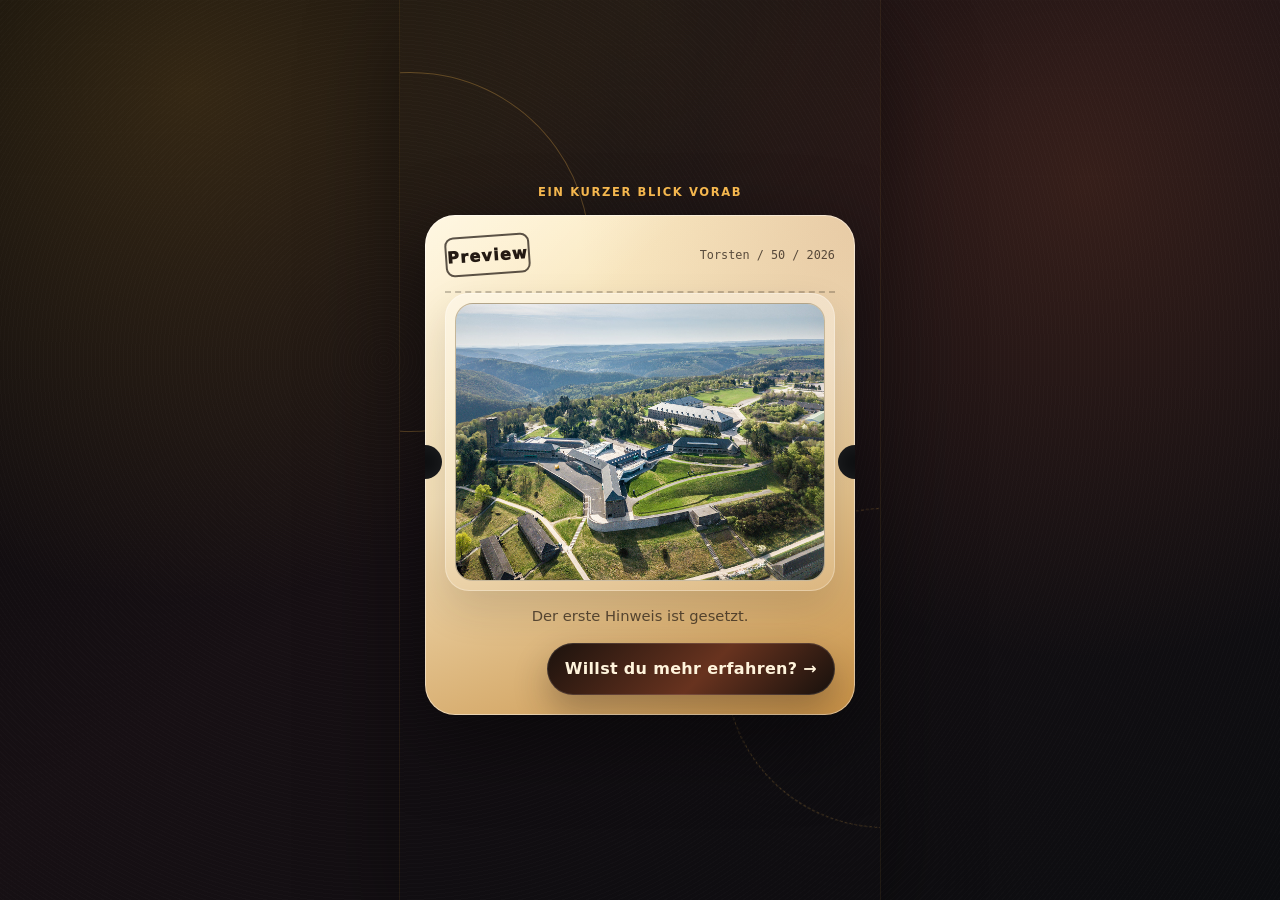
==== commit 55b6774d: "Alex anpassungen und Sponsor karte" ====
--- a/index.html
+++ b/index.html
@@ -23,40 +23,22 @@
             <span class="photo-serial">Torsten / 50 / 2026</span>
           </div>
 
-          <h1 id="photo-title" class="photo-title">Bevor es losgeht.</h1>
-          <p class="photo-copy">
-            Erst ein Moment. Dann der Rest.
-          </p>
-
           <div class="photo-stage-wrap">
-            <div class="photo-stage" id="photoStage" aria-label="Foto-Vorschau. Mit zwei Fingern zoomen.">
+            <div class="photo-stage" aria-label="Foto-Vorschau">
               <img
                 src="Bild.jpg"
                 alt="Foto-Vorschau für Torstens Geburtstagskarte"
-                class="intro-photo"
-                id="introPhoto">
-            </div>
-          </div>
-
-          <div class="photo-hint-row">
-            <p class="photo-hint">
-              Mit zwei Fingern vergrößern oder verkleinern.
-            </p>
-            <button class="reset-zoom-button" type="button" data-reset-zoom>
-              Zoom zurücksetzen
-            </button>
-          </div>
+                class="intro-photo">
+            </div>
+          </div>
+
+          <p class="photo-hint">
+            Der erste Hinweis ist gesetzt.
+          </p>
 
           <div class="photo-action-row">
             <button class="photo-next-button" type="button" data-enter-card>
               Willst du mehr erfahren? <span aria-hidden="true">→</span>
-            </button>
-          </div>
-
-          <div class="seal-area">
-            <button class="reveal-seal" type="button" data-full-view>
-              Ich möchte wissen,<br>
-              was dieses Objekt ist
             </button>
           </div>
         </div>
@@ -172,7 +154,7 @@
             <div>
               <h2>50 Jahre. Kein leiser Meilenstein.</h2>
               <p>
-                Bier, Essen, atemberaubende Aussichten und ein Abend, für die Geschichtsbücher.
+                Bier, Essen, atemberaubende Aussichten und ein Abend für die Geschichtsbücher.
               </p>
               <p>
                 Durst nicht übertreiben. Aber auch nicht komplett ignorieren.
@@ -182,7 +164,32 @@
 
           <section class="final-note" aria-label="Abschluss">
             <p class="large">Alles Weitere wird rechtzeitig enthüllt.</p>
-            <p>Bis dahin gilt: Schuhe bereitstellen. Glas nicht verlieren. Haltung bewahren.</p>
+            <p>Bis dahin gilt:<br>
+               Schuhe bereitstellen. Vorfreude bewahren und hoffen, dass keiner Wehwehchen hat...</p>
+          </section>
+
+          <section class="sponsor-section" aria-label="Sponsoren">
+            <button class="sponsor-card" type="button" data-sponsor-card aria-expanded="false">
+              <span class="sponsor-face sponsor-front">
+                <span class="sponsor-kicker">Kleingedrucktes</span>
+                <strong>Sponsoring by</strong>
+                <span class="sponsor-hint">antippen für Details</span>
+              </span>
+
+              <span class="sponsor-face sponsor-back">
+                <span class="sponsor-kicker">Sponsoring by</span>
+                <strong>Die Möglichmacher</strong>
+
+                <span class="sponsor-list">
+                  <span class="sponsor-name">Harald und Nicole</span>
+                  <span class="sponsor-name">Nachbar Axel</span>
+                  <span class="sponsor-name">Lia, Pawel, Karin und Alex</span>
+                  <span class="sponsor-name">Markus und Heike</span>
+                </span>
+
+                <span class="sponsor-hint">nochmal tippen</span>
+              </span>
+            </button>
           </section>
 
           <button class="back-button" type="button" data-back>
--- a/styles.css
+++ b/styles.css
@@ -126,17 +126,17 @@
 
 /* Foto-Intro */
 
-.intro-photo {
-  display: block;
-  width: 100%;
-  height: 100%;
-  object-fit: cover;
-  transform-origin: center center;
-  will-change: transform;
-  transition: transform 80ms linear;
-  -webkit-user-drag: none;
-  user-select: none;
-  touch-action: none;
+.photo-intro {
+  position: relative;
+  min-height: 100svh;
+  display: grid;
+  place-items: center;
+  padding: 24px 14px;
+  isolation: isolate;
+  transition:
+    opacity 520ms ease,
+    transform 520ms ease,
+    filter 520ms ease;
 }
 
 .photo-intro.is-leaving {
@@ -235,6 +235,9 @@
 }
 
 .photo-stage-wrap {
+  width: fit-content;
+  max-width: 100%;
+  margin: 0 auto;
   padding: 10px;
   border-radius: 24px;
   background:
@@ -245,9 +248,10 @@
 }
 
 .photo-stage {
-  position: relative;
-  height: min(54svh, 470px);
-  min-height: 300px;
+  width: fit-content;
+  max-width: 100%;
+  height: auto;
+  min-height: 0;
   overflow: hidden;
   border-radius: 18px;
   background:
@@ -255,53 +259,27 @@
     linear-gradient(180deg, rgba(36, 26, 19, 0.06), rgba(36, 26, 19, 0.18)),
     #ead9b7;
   border: 1px solid rgba(36, 26, 19, 0.12);
-  display: grid;
-  place-items: center;
-  user-select: none;
-}
-
-.photo-stage.is-zoomed {
-  box-shadow: inset 0 0 0 2px rgba(212, 154, 51, 0.28);
+  display: block;
 }
 
 .intro-photo {
   display: block;
-  max-width: 100%;
-  max-height: 100%;
   width: auto;
   height: auto;
+  max-width: 100%;
+  max-height: min(58svh, 560px);
   object-fit: contain;
-  transform-origin: center center;
-  will-change: transform;
-  transition: transform 80ms linear;
+  border-radius: 16px;
   -webkit-user-drag: none;
   user-select: none;
-  touch-action: none;
-}
-
-.photo-hint-row {
-  display: grid;
-  gap: 8px;
-  margin-top: 14px;
 }
 
 .photo-hint {
-  margin: 0;
+  margin: 14px 0 0;
   color: rgba(36, 26, 19, 0.72);
   font-size: 0.92rem;
   line-height: 1.45;
-}
-
-.reset-zoom-button {
-  justify-self: start;
-  min-height: 38px;
-  padding: 0 14px;
-  border: 1px solid rgba(36, 26, 19, 0.18);
-  border-radius: 999px;
-  background: rgba(255,255,255,0.26);
-  color: var(--ink);
-  font-weight: 800;
-  cursor: pointer;
+  text-align: center;
 }
 
 .photo-action-row {
@@ -327,14 +305,12 @@
   transition: transform 180ms ease, filter 180ms ease;
 }
 
-.photo-next-button:hover,
-.reset-zoom-button:hover {
+.photo-next-button:hover {
   transform: translateY(-2px);
   filter: brightness(1.04);
 }
 
-.photo-next-button:active,
-.reset-zoom-button:active {
+.photo-next-button:active {
   transform: translateY(1px);
 }
 
@@ -727,6 +703,162 @@
   line-height: 1.1;
 }
 
+/* Sponsored by */
+
+.sponsor-section {
+  perspective: 1000px;
+}
+
+.sponsor-card {
+  width: 100%;
+  position: relative;
+  display: grid;
+  border: 0;
+  padding: 0;
+  border-radius: var(--radius-xl);
+  background: transparent;
+  color: var(--cream);
+  cursor: pointer;
+  transform-style: preserve-3d;
+}
+
+.sponsor-face {
+  grid-area: 1 / 1;
+  width: 100%;
+  min-height: 210px;
+  display: grid;
+  place-items: center;
+  gap: 10px;
+  padding: 22px 18px;
+  border-radius: var(--radius-xl);
+  border: 1px solid rgba(255, 191, 82, 0.24);
+  background:
+    radial-gradient(circle at 18% 18%, rgba(255, 191, 82, 0.18), transparent 34%),
+    radial-gradient(circle at 86% 12%, rgba(157, 79, 47, 0.22), transparent 30%),
+    linear-gradient(135deg, rgba(255, 244, 220, 0.09), rgba(255, 244, 220, 0.03)),
+    rgba(13, 14, 16, 0.76);
+  box-shadow:
+    0 22px 70px rgba(0, 0, 0, 0.24),
+    inset 0 0 0 1px rgba(255,255,255,0.05);
+  backface-visibility: hidden;
+  transition: transform 520ms ease, filter 220ms ease;
+  text-align: center;
+  overflow: hidden;
+}
+
+.sponsor-face::before {
+  content: "";
+  position: absolute;
+  inset: 12px;
+  border: 1px dashed rgba(255, 191, 82, 0.22);
+  border-radius: calc(var(--radius-xl) - 8px);
+  pointer-events: none;
+}
+
+.sponsor-front {
+  position: relative;
+}
+
+.sponsor-back {
+  position: relative;
+  transform: rotateY(180deg);
+}
+
+.sponsor-card.is-flipped .sponsor-front {
+  transform: rotateY(-180deg);
+}
+
+.sponsor-card.is-flipped .sponsor-back {
+  transform: rotateY(0);
+}
+
+.sponsor-card:hover .sponsor-face {
+  filter: brightness(1.06);
+}
+
+.sponsor-card:focus-visible {
+  outline: 3px solid rgba(255, 191, 82, 0.72);
+  outline-offset: 4px;
+}
+
+.sponsor-kicker {
+  color: var(--amber);
+  text-transform: uppercase;
+  letter-spacing: 0.16em;
+  font-size: 0.72rem;
+  font-weight: 900;
+}
+
+.sponsor-face strong {
+  color: var(--paper);
+  font-size: clamp(1.35rem, 5.5vw, 1.9rem);
+  line-height: 1.08;
+  letter-spacing: -0.035em;
+}
+
+.sponsor-hint {
+  color: rgba(255, 244, 220, 0.62);
+  font-size: 0.82rem;
+  font-weight: 700;
+}
+
+.sponsor-list {
+  width: 100%;
+  display: grid;
+  gap: 8px;
+  margin: 2px 0;
+}
+
+.sponsor-name {
+  position: relative;
+  display: block;
+  width: 100%;
+  padding: 10px 12px;
+  border-radius: 14px;
+  color: rgba(255, 244, 220, 0.9);
+  background:
+    linear-gradient(135deg, rgba(255, 191, 82, 0.16), rgba(255, 244, 220, 0.055)),
+    rgba(255, 255, 255, 0.045);
+  border: 1px solid rgba(255, 191, 82, 0.18);
+  box-shadow:
+    inset 0 0 0 1px rgba(255,255,255,0.035),
+    0 8px 18px rgba(0,0,0,0.16);
+  font-size: 0.93rem;
+  line-height: 1.28;
+  font-weight: 800;
+  overflow: hidden;
+}
+
+.sponsor-name::before {
+  content: "★";
+  display: inline-block;
+  margin-right: 7px;
+  color: var(--amber);
+  font-size: 0.74rem;
+  transform: translateY(-1px);
+}
+
+.sponsor-name::after {
+  content: "";
+  position: absolute;
+  top: 0;
+  left: -45%;
+  width: 40%;
+  height: 100%;
+  background: linear-gradient(
+    90deg,
+    transparent,
+    rgba(255,255,255,0.16),
+    transparent
+  );
+  transform: skewX(-18deg);
+  transition: left 650ms ease;
+}
+
+.sponsor-card.is-flipped .sponsor-name::after {
+  left: 120%;
+}
+
 .back-button {
   margin-top: 4px;
   background: rgba(255, 244, 220, 0.08);
@@ -783,62 +915,6 @@
     opacity: 1;
     transform: translateY(0);
   }
-}
-
-
-
-/* Siegel: vollständige Bildansicht */
-
-.seal-area {
-  display: flex;
-  justify-content: center;
-  margin-top: 20px;
-  padding-bottom: 2px;
-}
-
-.reveal-seal {
-  width: 138px;
-  height: 138px;
-  border-radius: 999px;
-  border: 2px dashed rgba(36, 26, 19, 0.58);
-  background:
-    radial-gradient(circle at 50% 34%, rgba(255,255,255,0.34), transparent 42%),
-    linear-gradient(145deg, #fff0c9, #d6a352 52%, #b87432);
-  color: var(--ink);
-  box-shadow:
-    0 16px 34px rgba(36, 26, 19, 0.24),
-    inset 0 0 0 8px rgba(255,255,255,0.16),
-    inset 0 0 0 1px rgba(255,255,255,0.46);
-  font-weight: 950;
-  font-size: 0.82rem;
-  line-height: 1.18;
-  text-align: center;
-  cursor: pointer;
-  transform: rotate(-5deg);
-  transition: transform 180ms ease, filter 180ms ease;
-}
-
-.reveal-seal:hover {
-  transform: rotate(-2deg) scale(1.04);
-  filter: brightness(1.05);
-}
-
-.reveal-seal:active {
-  transform: rotate(-2deg) scale(0.98);
-}
-
-.photo-stage.show-full {
-  box-shadow:
-    inset 0 0 0 2px rgba(212, 154, 51, 0.36),
-    0 0 0 1px rgba(36, 26, 19, 0.08);
-}
-
-.photo-stage.show-full .intro-photo {
-  width: 100%;
-  height: 100%;
-  max-width: none;
-  max-height: none;
-  object-fit: contain;
 }
 
 @media (min-width: 520px) {
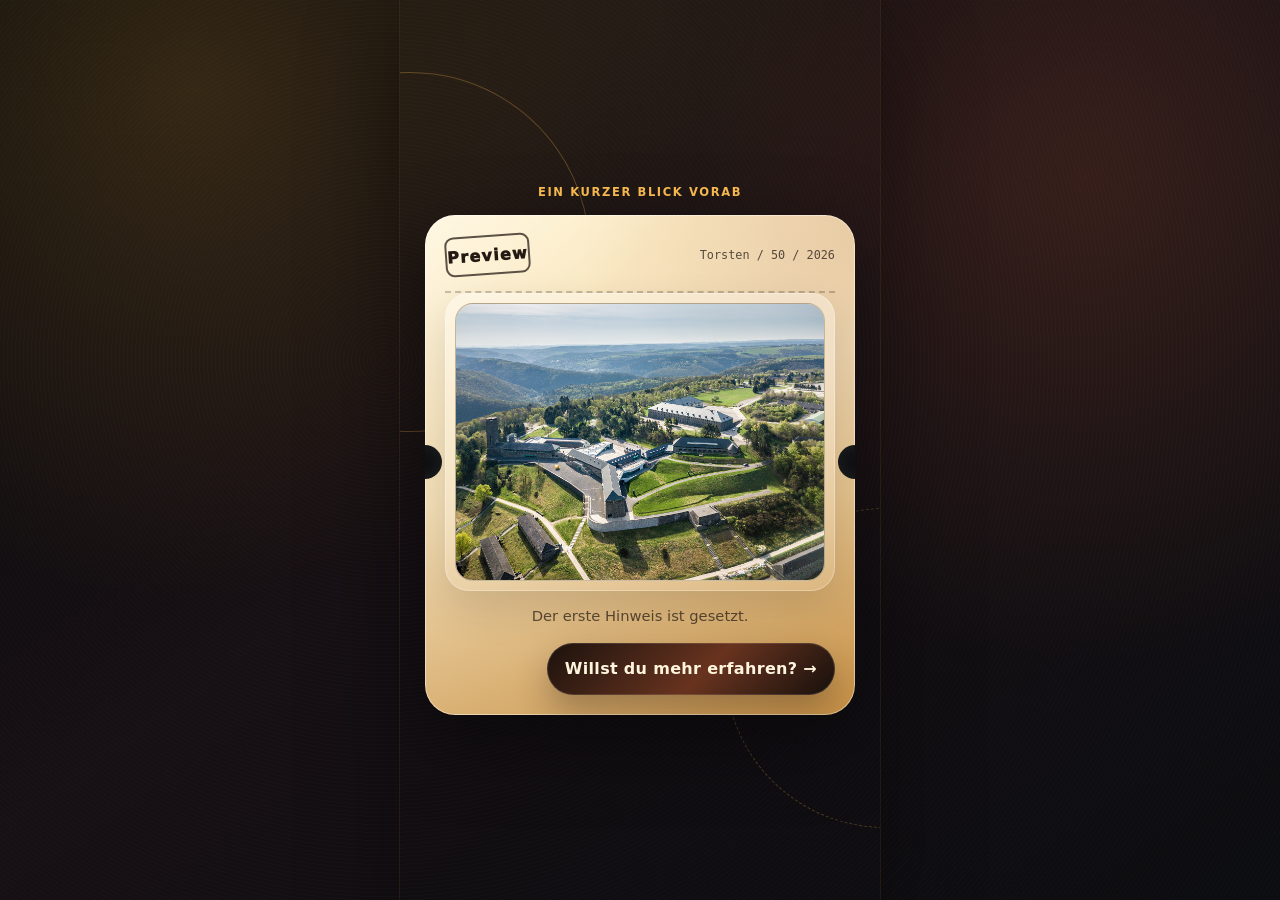
==== commit 04d0d9bb: "ergänzung der Sponosenliste" ====
--- a/index.html
+++ b/index.html
@@ -164,8 +164,10 @@
 
           <section class="final-note" aria-label="Abschluss">
             <p class="large">Alles Weitere wird rechtzeitig enthüllt.</p>
-            <p>Bis dahin gilt:<br>
-               Schuhe bereitstellen. Vorfreude bewahren und hoffen, dass keiner Wehwehchen hat...</p>
+            <p>
+              Bis dahin gilt:<br>
+              Schuhe bereitstellen. Vorfreude bewahren und hoffen, dass keiner Wehwehchen hat...
+            </p>
           </section>
 
           <section class="sponsor-section" aria-label="Sponsoren">
@@ -181,10 +183,11 @@
                 <strong>Die Möglichmacher</strong>
 
                 <span class="sponsor-list">
-                  <span class="sponsor-name">Harald und Nicole</span>
+                  <span class="sponsor-name">Harald, Nicole und Kaya</span>
                   <span class="sponsor-name">Nachbar Axel</span>
                   <span class="sponsor-name">Lia, Pawel, Karin und Alex</span>
                   <span class="sponsor-name">Markus und Heike</span>
+                  <span class="sponsor-name">Andreas, Angi, Nena und Paula</span>
                 </span>
 
                 <span class="sponsor-hint">nochmal tippen</span>
